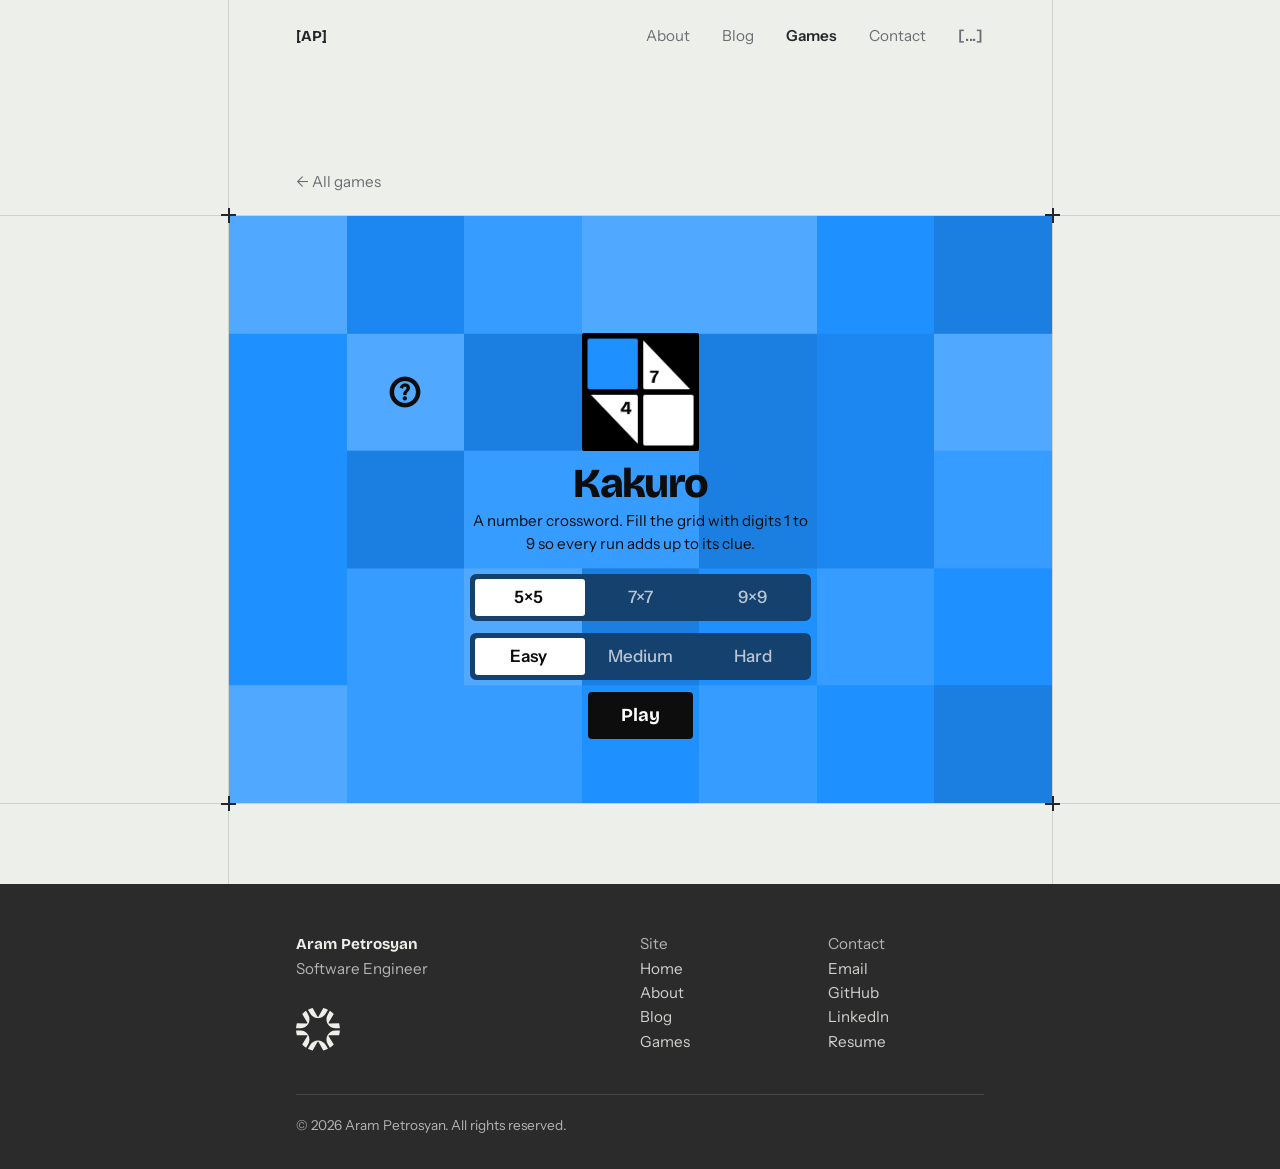
==== games/kakuro/index.html @ 9febee35 "Add start screens for Takuzu, Kakuro and Shikaku Each game page (games/<game>/index.html) shows a ca" ====
<!DOCTYPE html>
<html lang="en">
<head>
<meta charset="UTF-8">
<meta name="viewport" content="width=device-width, initial-scale=1, viewport-fit=cover">
<title>AP | Kakuro</title>
<meta name="description" content="Kakuro, a number crossword. Fill the grid with digits so every run adds up to its clue. Free to play in your browser.">
<link rel="icon" href="../../icons/favicon.svg" type="image/svg+xml">
<link rel="icon" href="../../icons/favicon-32.png" type="image/png" sizes="32x32">
<link rel="apple-touch-icon" href="../../icons/apple-touch-icon.png">
<link rel="preconnect" href="https://fonts.googleapis.com">
<link rel="preconnect" href="https://fonts.gstatic.com" crossorigin>
<link href="https://fonts.googleapis.com/css2?family=Bricolage+Grotesque:opsz,wght@12..96,500;12..96,700;12..96,800&family=Instrument+Sans:wght@400;500;600&display=swap" rel="stylesheet">
<!-- Google's Material Symbols at bold weight, only the two icons used -->
<link href="https://fonts.googleapis.com/css2?family=Material+Symbols+Outlined:opsz,wght,FILL,GRAD@24,700,0,0&icon_names=close,help&display=block" rel="stylesheet">
<link rel="stylesheet" href="../../styles.css">
<link rel="stylesheet" href="../../game.css">

<!-- Applies saved theme before paint, then builds the settings panel -->
<script src="../../settings.js"></script>

</head>

<body>

<!-- The two vertical rules of the drafting grid -->
<div class="page-rules" aria-hidden="true"></div>
<div class="wrap">

<!-- NAV: same on every page. Keep the copies in sync. -->
<nav aria-label="Main">
  <a class="home" href="../../index.html" data-hover-text="[Aram Petrosyan]">[AP]</a>
  <ul>
    <li><a href="../../about.html">About</a></li>
    <li><a href="../../blog.html">Blog</a></li>
    <li><a href="../../games.html" aria-current="page">Games</a></li>
    <li><a href="../../index.html#contact">Contact</a></li>
    <li><a href="#" id="settings-btn" class="no-scramble" aria-haspopup="dialog" aria-expanded="false">[...]</a></li>
  </ul>
</nav>

<!-- ============================================================
     START SCREEN
     The game's card: icon, name, options, Play, and How to play.
     Shared layout and behavior live in game.css and game.js; this
     page only holds what's specific to the game.
     ============================================================ -->
<main class="stage">
  <a class="back" href="../../games.html">&larr; All games</a>

  <div class="band">
  <span class="xmark left top" aria-hidden="true"></span>
  <span class="xmark right top" aria-hidden="true"></span>
  <div class="game-card kakuro">
    <canvas class="mosaic" aria-hidden="true"></canvas>
    <img class="logo" src="../../icons/kakuro.png" alt="">
    <div class="intro">
      <h1>Kakuro</h1>
      <p>A number crossword. Fill the grid with digits 1 to 9 so every run adds up to its clue.</p>
    </div>

    <form id="setup">
      <fieldset class="options size">
        <legend class="sr-only">Grid size</legend>
        <div class="choices">
          <input type="radio" name="size" id="size-5" value="5" checked><label for="size-5">5&times;5</label>
          <input type="radio" name="size" id="size-7" value="7"><label for="size-7">7&times;7</label>
          <input type="radio" name="size" id="size-9" value="9"><label for="size-9">9&times;9</label>
        </div>
      </fieldset>
      <fieldset class="options level">
        <legend class="sr-only">Difficulty</legend>
        <div class="choices">
          <input type="radio" name="level" id="level-easy" value="Easy" checked><label for="level-easy">Easy</label>
          <input type="radio" name="level" id="level-medium" value="Medium"><label for="level-medium">Medium</label>
          <input type="radio" name="level" id="level-hard" value="Hard"><label for="level-hard">Hard</label>
        </div>
      </fieldset>
      <button class="play" type="submit">Play</button>
    </form>

    <button class="icon-btn help-btn" type="button" aria-label="How to play" aria-expanded="false" aria-controls="help"><span class="material-symbols-outlined" aria-hidden="true">help</span></button>

    <div class="help" id="help" role="dialog" aria-labelledby="help-h" hidden>
      <canvas class="build" aria-hidden="true"></canvas>
      <button class="icon-btn close" type="button" aria-label="Close"><span class="material-symbols-outlined" aria-hidden="true">close</span></button>
      <h2 id="help-h">How to play</h2>
      <ol>
        <li>Fill every white cell with a digit from 1 to 9.</li>
        <li>Each clue is the sum of the run of cells to its right (across) or below it (down).</li>
        <li>A digit can only appear once in each run.</li>
      </ol>
    </div>
  </div>
  <span class="xmark left" aria-hidden="true"></span>
  <span class="xmark right" aria-hidden="true"></span>
  </div>
</main>

</div>

<!-- FOOTER: same on every page. Keep the copies on every page in sync.
     Links use this page's path back to the site root. -->
<footer class="site-footer">
  <div class="footer-inner">
    <div class="footer-cols">
      <div class="footer-id">
        <a class="footer-name" href="../../index.html">Aram Petrosyan</a>
        <p>Software Engineer</p>
        <span class="footer-logo" aria-hidden="true"></span>
      </div>
      <div>
        <p class="footer-h">Site</p>
        <ul>
          <li><a href="../../index.html">Home</a></li>
          <li><a href="../../about.html">About</a></li>
          <li><a href="../../blog.html">Blog</a></li>
          <li><a href="../../games.html">Games</a></li>
        </ul>
      </div>
      <div>
        <p class="footer-h">Contact</p>
        <ul>
          <li><a href="mailto:apetrosyan15@ucla.edu">Email</a></li>
          <li><a href="https://github.com/aarampetrosyann">GitHub</a></li>
          <li><a href="https://linkedin.com/in/a-petrosyan">LinkedIn</a></li>
          <li><a href="../../files/aram-petrosyan-resume.pdf">Resume</a></li>
        </ul>
      </div>
    </div>
    <p class="footer-copy">&copy; <span class="yr">2026</span> Aram Petrosyan. All rights reserved.</p>
  </div>
</footer>


<!-- Start screen: grid, mosaic, How to play -->
<script src="../../game.js"></script>

<!-- Hover scramble effect on the nav links -->
<script src="../../scramble.js"></script>
<script src="../../navpanel.js"></script>
<script src="../../marks.js"></script>
<script src="../../footer.js"></script>
</body>
</html>
---- styles.css ----
/* ============================================================
   1. DESIGN TOKENS
   Change a color or font here and it updates everywhere.
   Two palettes. Which one is used comes from the Theme setting
   in the nav panel, which defaults to light and is remembered
   per visitor. settings.js writes data-theme on <html>.
   ============================================================ */
:root {
  --paper:       #0D0D0D;  /* page background, neutral near-black */
  --ink:         #ECECEC;  /* main text, neutral off-white */
  --muted:       #9A9A9A;  /* secondary text: companies, stacks */
  --line:        #2C2C2C;  /* dividers and the timeline rail */
  --accent:      #1E90FF;  /* links and timeline dots, dodger blue */
  --accent-soft: #10243C;  /* code block background */
  --alert:       #D8293F;  /* the 404 number, cardinal red */
  --surface:     #C8C8C8;  /* nav hover panel, a neutral light gray */

  /* Game tiles on games.html. Each game has a box color and a
     text color picked for contrast on it. Same in both themes. */
  --game-takuzu:      #68CAFF;  /* light sky blue */
  --game-takuzu-ink:  #0D0D0D;
  --game-kakuro:      #1E90FF;  /* dodger blue */
  --game-kakuro-ink:  #0D0D0D;
  --game-shikaku:     #C41E3A;  /* cardinal red */
  --game-shikaku-ink: #0D0D0D;
  --game-button-ink:  #FFFFFF;  /* text on the dark game buttons and sliders */

  --display: "Bricolage Grotesque", "Helvetica Neue", Arial, sans-serif;
  --body:    "Instrument Sans", system-ui, -apple-system, "Segoe UI", sans-serif;

  --measure: 46rem;        /* max width of the whole page */
  --gutter: 2.75rem;       /* breathing room between text and the rules */
  --edge: min(calc(var(--measure) / 2 + var(--gutter)), calc(50vw - 1px)); /* x of the vertical rules */

  color-scheme: dark;      /* makes scrollbars and form fields match */

  box-sizing: border-box;
  padding-top: env(safe-area-inset-top, 0px);
  padding-bottom: env(safe-area-inset-bottom, 0px);
}

/* Light theme. Applied when the settings panel sets
   data-theme="light" on <html>. Dark is the default. */
:root[data-theme="light"] {
  --paper:       #EDEFEA;
  --ink:         #24262B;
  --muted:       #6A6E73;
  --line:        #CFD2CA;
  --accent:      #1565C0;
  --accent-soft: #D8E8FA;
  --alert:       #B31E36;
  --surface:     #2B2B2B;  /* nav hover panel, a neutral dark gray */
  color-scheme: light;
}

/* ============================================================
   2. BASE
   ============================================================ */
*, *::before, *::after { box-sizing: inherit; }

html {
  scroll-behavior: smooth;
  scroll-padding-top: env(safe-area-inset-top, 0px);
}
@media (prefers-reduced-motion: reduce) {
  html { scroll-behavior: auto; }
}

body {
  margin: 0;
  background: var(--paper);
  color: var(--ink);
  font-family: var(--body);
  font-size: 1.0625rem;
  line-height: 1.6;
  -webkit-font-smoothing: antialiased;
}

a {
  color: var(--accent);
  text-underline-offset: 3px;
  text-decoration-thickness: 1px;
}
a:hover { text-decoration-thickness: 2px; }

:focus-visible {
  outline: 2px solid var(--accent);
  outline-offset: 3px;
  border-radius: 2px;
}

.wrap {
  position: relative;      /* the nav hover panel positions against this */
  max-width: var(--measure);
  margin: 0 auto;
  padding: 0 1.5rem;
}

/* Every section gets the same rhythm and divider. */
section {
  position: relative;
  padding: 3.5rem 0;
}

h2 {
  font-family: var(--display);
  font-weight: 700;
  font-size: 1.75rem;
  letter-spacing: -0.02em;
  margin: 0 0 1.75rem;
}

h3 {
  font-family: var(--display);
  font-weight: 700;
  font-size: 1.2rem;
  letter-spacing: -0.01em;
  margin: 0;
}

/* ============================================================
   3. NAV  (block 1)
   ============================================================ */
nav {
  display: flex;
  flex-wrap: wrap;
  justify-content: space-between;
  align-items: center;
  gap: 0.5rem 1.5rem;
  padding: 1.5rem 0;
  font-size: 0.95rem;
}
nav .home {
  font-family: var(--display);
  font-weight: 700;
  color: var(--ink);
  text-decoration: none;
}
nav ul {
  list-style: none;
  display: flex;
  flex-wrap: wrap;
  gap: 2rem;              /* breathing room for the hover scramble */
  margin: 0;
  padding: 0;
}
nav ul li { white-space: nowrap; }
nav ul [aria-current="page"] { color: var(--ink); font-weight: 600; }
nav ul a { color: var(--muted); text-decoration: none; }
nav ul a:hover { color: var(--ink); }
nav a { transition: color 0.2s ease; }

/* While the hover panel is down, the header sits on the bright panel
   surface, so its text takes the page background color instead. */
body.nav-open nav .home,
body.nav-open nav ul a,
body.nav-open nav ul a:hover,
body.nav-open nav ul [aria-current="page"] { color: var(--paper); }

/* ============================================================
   4. HERO  (block 2)
   The one loud moment on the page. Keep everything else quiet.
   ============================================================ */
.hero {
  position: relative;
  /* Generous top padding so the nav panel slides over empty space
     rather than across the name. */
  padding: 8rem 0 3.5rem;
}
.hero h1 {
  font-family: var(--display);
  font-weight: 800;
  font-size: clamp(4.5rem, 18vw, 9.5rem); /* scales with screen width */
  line-height: 0.85;
  letter-spacing: -0.045em;
  margin: 0 0 2rem -0.04em;
}
.hero p {
  font-size: 1.3rem;
  line-height: 1.5;
  max-width: 34rem;
  margin: 0 0 1.5rem;
}

/* ============================================================
   5. ABOUT  (block 3)
   ============================================================ */
.about p { margin: 0 0 1rem; max-width: 38rem; }

/* ============================================================
   6. EXPERIENCE  (block 4)
   A vertical rail, since a career actually is a sequence.
   ============================================================ */
.timeline {
  list-style: none;
  margin: 0;
  padding: 0 0 0 1.25rem;
  border-left: 2px solid var(--line);
}
.timeline li { position: relative; padding-bottom: 1.75rem; }
.timeline li:last-child { padding-bottom: 0; }
.timeline li::before {           /* the dot on the rail */
  content: "";
  position: absolute;
  left: calc(-1.25rem - 6px);
  top: 0.45rem;
  width: 10px;
  height: 10px;
  border-radius: 50%;
  background: var(--paper);
  border: 2px solid var(--accent);
}
.timeline p { margin: 0; }
.org { color: var(--muted); margin: 0.1rem 0 0.35rem; }

/* ============================================================
   7. PROJECTS  (block 5)
   Plain rows separated by rules, not boxed cards.
   ============================================================ */
.projects { list-style: none; margin: 0; padding: 0; }
.projects li {
  display: grid;
  grid-template-columns: 1fr auto;  /* title left, links right */
  gap: 0.25rem 1.5rem;
  padding: 1.25rem 0;
  border-top: 1px solid var(--line);
}
.projects li:first-child { border-top: 0; padding-top: 0; }
.projects p {
  grid-column: 1 / -1;
  margin: 0.3rem 0 0;
  max-width: 38rem;
}
.projects .links { font-size: 0.95rem; white-space: nowrap; }
/* Code and Demo links sit quietly in the row's own text color, and
   only pick up the accent and a heavier underline on hover. */
.projects .links a {
  color: var(--ink);
  text-decoration-color: currentColor;
}
.projects .links a:hover {
  color: var(--accent);
  text-decoration-thickness: 2px;
}
.stack {
  grid-column: 1 / -1;
  margin-top: 0.4rem;
  color: var(--muted);
  font-size: 0.9rem;
}

/* ============================================================
   8. EDUCATION  (block 6)
   ============================================================ */
.edu { display: grid; gap: 1.25rem; }
.edu p { margin: 0.1rem 0 0; color: var(--muted); }

/* ============================================================
   9. CONTACT  (block 7)
   ============================================================ */
.contact p { margin: 0 0 1.25rem; max-width: 34rem; }
.contact ul {
  list-style: none;
  margin: 0;
  padding: 0;
  display: flex;
  flex-wrap: wrap;
  gap: 0.75rem;
}
.contact ul a {
  display: inline-block;
  padding: 0.55rem 1rem;
  border: 1.5px solid var(--ink);
  border-radius: 999px;
  color: var(--ink);
  text-decoration: none;
  font-weight: 500;
}
.contact ul a:hover { background: var(--ink); color: var(--paper); }

/* ============================================================
   10. FOOTER  (every page)
   A full-width band below the content, in the same color as the
   nav hover panel: dark gray in light mode, light gray in dark.
   It sits outside .wrap so it can run edge to edge.
   ============================================================ */
.site-footer {
  margin-top: 5rem;
  background: var(--surface);
  color: var(--paper);
  font-size: 0.95rem;
  line-height: 1.6;
}
.footer-inner {
  max-width: var(--measure);
  margin: 0 auto;
  padding: 3rem 1.5rem 2rem;
}
.footer-cols {
  display: grid;
  grid-template-columns: 2fr 1fr 1fr;
  gap: 2rem;
}
.footer-cols p { margin: 0; }
.footer-cols ul { list-style: none; margin: 0; padding: 0; }
.footer-name {
  font-family: var(--display);
  font-weight: 700;
  text-decoration: none;
}
.footer-id p,
.footer-h { opacity: 0.7; }
/* Name on top, logo at the bottom of the column, so the logo's
   bottom edge lines up with the last links (Games, Resume). */
.footer-id {
  display: flex;
  flex-direction: column;
  align-items: flex-start;
}
.footer-id p { margin-bottom: 1rem; }  /* minimum gap above the logo */
/* The logo is a mask over a block of the footer text color, so the
   one black SVG turns light or dark to match the theme. The path is
   relative to this stylesheet, so it works from every page. */
.footer-logo {
  display: block;
  margin-top: auto;        /* pushes it to the bottom of the column */
  margin-bottom: 0.2rem;   /* sits on the text, not the line's descender space */
  width: 2.75rem;
  aspect-ratio: 100 / 98;
  background: var(--paper);
  -webkit-mask: url("icons/logo.svg") no-repeat center / contain;
  mask: url("icons/logo.svg") no-repeat center / contain;
}
.site-footer a { color: var(--paper); }
.footer-cols ul a { text-decoration: none; opacity: 0.85; }
.footer-cols ul a:hover { opacity: 1; text-decoration: underline; }
.footer-copy {
  margin: 2.5rem 0 0;
  padding-top: 1.25rem;
  border-top: 1px solid color-mix(in srgb, var(--paper) 20%, transparent);
  font-size: 0.85rem;
  opacity: 0.7;
}

@media (max-width: 560px) {
  .footer-cols { grid-template-columns: 1fr 1fr; }
  .footer-id { grid-column: 1 / -1; }
}

/* ============================================================
   11. SMALL SCREENS
   Everything above is mobile-safe already; these are tweaks.
   ============================================================ */
@media (max-width: 560px) {
  nav ul { gap: 1.1rem; font-size: 0.9rem; }
  .hero { padding-top: 5rem; }
  .hero p { font-size: 1.15rem; }
  .projects li { grid-template-columns: 1fr; }
}

/* ============================================================
   12. SUBPAGE HEADER  (games.html, blog.html)
   Smaller than the home hero so the home page stays the loudest.
   ============================================================ */
.page-head {
  position: relative;
  padding: 6rem 0 2.5rem;   /* clears the nav panel, same as the hero */
}
.page-head h1 {
  font-family: var(--display);
  font-weight: 800;
  font-size: clamp(2.75rem, 9vw, 4.5rem);
  line-height: 0.95;
  letter-spacing: -0.035em;
  margin: 0 0 1rem -0.03em;
}
.page-head p {
  font-size: 1.15rem;
  max-width: 34rem;
  margin: 0;
}

.note { color: var(--muted); margin: 0; }

/* ============================================================
   14. POST LIST  (blog.html)
   ============================================================ */
.posts { list-style: none; margin: 0; padding: 0; }
.posts li {
  padding: 1.5rem 0;
  border-top: 1px solid var(--line);
}
.posts li:first-child { border-top: 0; padding-top: 0; }
.posts h3 { margin: 0.2rem 0 0; font-size: 1.35rem; }
.posts h3 a { color: var(--ink); text-decoration: none; }
.posts h3 a:hover { color: var(--accent); }
.posts p { margin: 0.4rem 0 0; max-width: 36rem; }

.date {
  color: var(--muted);
  font-size: 0.9rem;
  margin: 0;
}

/* ============================================================
   15. POST PAGE  (posts/*.html)
   Longer line-height and tighter measure for reading.
   ============================================================ */
.post {
  padding: 3rem 0 2rem;
  max-width: 34rem;
}
.post h1 {
  font-family: var(--display);
  font-weight: 800;
  font-size: clamp(2.25rem, 7vw, 3.25rem);
  line-height: 1.05;
  letter-spacing: -0.03em;
  margin: 0.5rem 0 2rem;
}
.post h2 {
  font-size: 1.4rem;
  margin: 2.5rem 0 0.75rem;
}
.post p { margin: 0 0 1.25rem; line-height: 1.7; }

.post blockquote {
  margin: 1.75rem 0;
  padding-left: 1.25rem;
  border-left: 3px solid var(--accent);
  color: var(--muted);
}
.post blockquote p { margin: 0; }

.post pre {
  background: var(--accent-soft);
  padding: 1rem 1.25rem;
  border-radius: 8px;
  overflow-x: auto;      /* long lines scroll inside the box */
  font-size: 0.9rem;
  line-height: 1.5;
}
.post code { font-family: ui-monospace, "SF Mono", Menlo, Consolas, monospace; }

/* ============================================================
   16. 404 PAGE  (404.html)
   Centered in the viewport, one big pistachio number.
   ============================================================ */
.notfound {
  min-height: 60vh;
  display: flex;
  flex-direction: column;
  justify-content: center;
  padding: 4rem 0;
  border-bottom: 0;
}
.notfound .code {
  font-family: var(--display);
  font-weight: 800;
  font-size: clamp(5rem, 20vw, 11rem);
  line-height: 0.8;
  letter-spacing: -0.05em;
  color: var(--alert);
  margin: 0 0 1.5rem -0.04em;
}
.notfound h1 {
  font-family: var(--display);
  font-weight: 700;
  font-size: clamp(1.75rem, 5vw, 2.5rem);
  letter-spacing: -0.02em;
  margin: 0 0 0.75rem;
}
.notfound > p {
  color: var(--muted);
  max-width: 30rem;
  margin: 0 0 2rem;
}
/* ============================================================
   17. SETTINGS PANEL  (the [...] tab in the nav)
   ============================================================ */
#settings-btn {
  letter-spacing: 0.05em;
  font-weight: 600;
}
#settings-btn[aria-expanded="true"] { color: var(--ink); }

.settings-panel {
  position: fixed;
  top: calc(4.25rem + env(safe-area-inset-top, 0px));
  right: 1.5rem;
  z-index: 20;
  width: 13rem;
  padding: 1rem;
  background: var(--paper);
  border: 1px solid var(--line);
  border-radius: 10px;
  box-shadow: 0 12px 32px rgba(0, 0, 0, 0.45);
}
.settings-row-label {
  margin: 0 0 0.45rem;
  color: var(--muted);
  font-size: 0.8rem;
  text-transform: uppercase;
  letter-spacing: 0.08em;
}
.settings-row-label + .settings-seg { margin-bottom: 1rem; }
.settings-seg:last-child { margin-bottom: 0; }

.settings-seg {
  display: flex;
  border: 1px solid var(--line);
  border-radius: 999px;
  overflow: hidden;
}
.settings-seg button {
  flex: 1;
  font: inherit;
  font-size: 0.9rem;
  padding: 0.4rem 0;
  background: none;
  border: 0;
  color: var(--muted);
  cursor: pointer;
}
.settings-seg button:hover { color: var(--ink); }
.settings-seg button[aria-pressed="true"] {
  background: var(--accent);
  color: var(--paper);
  font-weight: 600;
}

@media (max-width: 560px) {
  .settings-panel { right: 1rem; left: 1rem; width: auto; }
}

/* ============================================================
   18. NAV HOVER PANEL  (built by navpanel.js)
   Pinned to the very top of the screen and full width, it slides
   down behind the header on tab hover. The header sits above it,
   so the nav stays readable over the panel background.
   ============================================================ */
nav {
  position: relative;
  z-index: 12;             /* keeps the header above the panel */
}

.navpanel {
  position: fixed;
  top: 0;
  left: 0;
  right: 0;
  width: 100%;
  z-index: 10;
  background: var(--surface);
  overflow: hidden;        /* clips the content while closed */
  max-height: 0;
  pointer-events: none;
  /* max-height is set in px by navpanel.js, measured from the real
     content, so the animation time matches the visible movement. */
  transition: max-height 0.55s cubic-bezier(0.32, 0.12, 0.2, 1);
}
.navpanel.open {
  pointer-events: auto;
}

.navpanel-inner {
  position: relative;      /* the settings block positions against this */
  max-width: var(--measure);
  margin: 0 auto;
  /* padding-top is set by navpanel.js to clear the header */
  padding: 0 1.5rem 1.4rem;
  /* One shared line height for everything in the panel, and no
     gaps between rows, so each line of the description sits level
     with the matching row in the columns beside it. */
  font-size: 0.95rem;
  line-height: 1.6;
  transform: translateY(-0.5rem);
  opacity: 0;
  transition: transform 0.52s cubic-bezier(0.22, 0.61, 0.25, 1), opacity 0.4s ease;
}
.navpanel.open .navpanel-inner {
  transform: translateY(0);
  opacity: 1;
}

/* Crossfade when moving between tabs while the panel is open.
   navpanel.js adds .swapping, waits for the fade out, swaps the
   text, then removes it so the new text fades back in. */
.navpanel-inner > * {
  transition: opacity 0.22s ease, transform 0.22s ease;
}
.navpanel-inner.swapping > * {
  opacity: 0;
  transform: translateY(-2px);
  transition-duration: 0.16s;
}
@media (prefers-reduced-motion: reduce) {
  .navpanel-inner > * { transition: none; }
  .navpanel-inner.swapping > * { transform: none; }
}

.navpanel-title {
  font-family: var(--display);
  font-weight: 700;
  font-size: 0.95rem;      /* same size as [AP] in the corner */
  color: var(--paper);     /* page background color, on the bright panel */
  margin: 0;
}
.navpanel-desc {
  margin: 0;
  color: var(--paper);
  opacity: 0.88;
  /* max-width is set by navpanel.js so the line stops short of the
     first tab. This value only applies before that runs. */
  max-width: 22rem;
}

@media (max-width: 560px) {
  .navpanel-inner { padding-bottom: 1.2rem; }
}

/* ============================================================
   19. SETTINGS INSIDE THE NAV PANEL
   Rows are placed by navpanel.js so the first one lines up
   under the first tab, with its choices lined up under Blog.
   ============================================================ */
.navpanel-settings {
  position: absolute;
  display: grid;
  color: var(--paper);
}
/* Needed because display: grid above overrides the browser's own
   rule for the hidden attribute, which is what kept the settings
   rows showing on every tab instead of only under [...]. */
.navpanel-settings[hidden] { display: none; }
.navset-row { display: flex; align-items: baseline; gap: 1rem; }
.navset-label { flex: 0 0 var(--navset-label, auto); opacity: 0.7; }
.navset-opts { display: flex; align-items: baseline; gap: 0.4rem; }
.navset-opts button {
  font: inherit;
  background: none;
  border: 0;
  padding: 0;
  color: var(--paper);
  opacity: 0.5;
  cursor: pointer;
}
.navset-opts button:hover { opacity: 0.85; }
.navset-opts button[aria-pressed="true"] {
  opacity: 1;
  font-weight: 700;
}
.navset-sep { opacity: 0.35; }

/* Link column under the first tab, e.g. the game list on Games
   or the section list on About.
   Placed by navpanel.js the same way as the settings rows. */
.navpanel-links {
  position: absolute;
  display: grid;
  margin: 0;
  padding: 0;
  list-style: none;
}
.navpanel-links[hidden] { display: none; }
.navpanel-links a {
  color: var(--paper);
  opacity: 0.7;
  text-decoration: none;
}
.navpanel-links a:hover { opacity: 1; }

/* ============================================================
   20. PAGE BLUR BEHIND THE PANEL
   Sits below the panel and the header, so both stay sharp.
   ============================================================ */
.navblur {
  position: fixed;
  inset: 0;
  z-index: 9;
  pointer-events: none;
  opacity: 0;
  backdrop-filter: blur(4px);
  -webkit-backdrop-filter: blur(4px);
  background: color-mix(in srgb, var(--paper) 35%, transparent);
  transition: opacity 0.5s cubic-bezier(0.32, 0.12, 0.2, 1);
}
.navblur.on { opacity: 1; }

@media (max-width: 560px) {
  .navpanel-settings,
  .navpanel-links {
    position: static;
    margin-top: 1rem;
  }
}

/* ============================================================
   21. DRAFTING GRID
   Horizontal dividers run the full width of the window, two
   vertical rules run the full height at the content edges, and
   a bold + sits at every crossing.

   The divider is a pseudo-element, not a background, because a
   background is clipped to its element and would stop at the
   content column. The + marks are added by marks.js.
   ============================================================ */
.hero::after,
.page-head::after,
section::after {
  content: "";
  position: absolute;
  bottom: 0;
  left: 50%;
  transform: translateX(-50%);
  width: 100vw;
  height: 1px;
  background: var(--line);
}

/* The last section on a page closes nothing off, so no line there. */
section:last-of-type::after { content: none; }

.xmark {
  /* A drawn cross rather than a + character. Its two bars are
     centered on the exact hairline positions, so the lines run
     inside the bars instead of across the glyph. Font metrics
     never enter into it, and nothing needs masking. */
  position: absolute;
  bottom: 0;
  width: 15px;
  height: 15px;
  /* the half pixels center it on the 1px lines, not beside them */
  transform: translate(calc(-50% + 0.5px), calc(50% - 0.5px));
  /* ::after is generated as the element's last child, so the divider
     line paints after these spans. Lifting them one layer puts the
     cross on top, where it hides the hairline instead of being cut
     by it. */
  z-index: 1;
  pointer-events: none;
}
.xmark::before,
.xmark::after {
  content: "";
  position: absolute;
  background: var(--ink);
}
.xmark::before {          /* vertical bar */
  top: 0;
  bottom: 0;
  left: 50%;
  width: 2px;
  transform: translateX(-50%);
}
.xmark::after {           /* horizontal bar */
  left: 0;
  right: 0;
  top: 50%;
  height: 2px;
  transform: translateY(-50%);
}
.xmark.left  { left: calc(50% - var(--edge)); }
.xmark.right { left: calc(50% + var(--edge)); }

.page-rules {
  position: fixed;
  inset: 0;
  z-index: -1;                        /* behind the content, above the page background */
  pointer-events: none;
}
.page-rules::before,
.page-rules::after {
  content: "";
  position: absolute;
  top: 0;
  bottom: 0;
  width: 1px;
  background: var(--line);
}
.page-rules::before { left: calc(50% - var(--edge)); }
.page-rules::after  { left: calc(50% + var(--edge)); }

/* Below the content column width the rules would sit on the very
   edge of the screen, so they are dropped along with the marks. */
@media (max-width: 52rem) {
  .page-rules { display: none; }
  .xmark { display: none; }
}
---- game.css ----
/* ============================================================
   GAME.CSS
   The start screen shared by every game page (games/<game>/index.html).
   Only those pages load this file. Each card names its game with a
   class, which picks that game's color tokens from styles.css; the
   rest of this file only uses --game and --game-ink.

   The card is a grid of squares: game.js sizes them and draws the
   mosaic, and everything below is placed in whole squares.
   ============================================================ */

/* Per-game colors. To add a game, add its tokens to section 1 of
   styles.css and one line here. */
.game-card.takuzu  { --game: var(--game-takuzu);  --game-ink: var(--game-takuzu-ink); }
.game-card.kakuro  { --game: var(--game-kakuro);  --game-ink: var(--game-kakuro-ink); }
.game-card.shikaku { --game: var(--game-shikaku); --game-ink: var(--game-shikaku-ink); }

.stage { padding: 6rem 0 0; }
.back {
  display: inline-block;
  margin-bottom: 1.25rem;
  font-size: 0.95rem;
  color: var(--muted);
  text-decoration: none;
}
.back:hover { color: var(--ink); }

.band { position: relative; padding: 1px 0; }
.band::before,
.band::after {
  content: "";
  position: absolute;
  left: 50%;
  transform: translateX(-50%);
  width: 100vw;
  height: 1px;
  background: var(--line);
}
.band::before { top: 0; }
.band::after  { bottom: 0; }
.band .xmark.top {
  top: 0;
  bottom: auto;
  transform: translate(calc(-50% + 0.5px), calc(-50% + 0.5px));
}

/* The card is a grid of the same squares as the mosaic. The script
   sets --cell (square size), --cols (always even, so centered items
   spanning an even number of squares land on square edges) and
   --rows. Everything inside is placed in whole squares. */
.game-card {
  --cell: 58px;
  --u: 58px;                        /* one mosaic square */
  --cols: 14;
  --rows: 10;
  --inset: 6px;                     /* gap between a button and its squares */
  position: relative;
  isolation: isolate;
  margin-left: calc(50% - var(--edge) + 1px);
  width: calc(2 * var(--edge) - 1px);
  display: grid;
  grid-template-columns: repeat(var(--cols), var(--cell));
  grid-template-rows: repeat(var(--rows), var(--cell));
  background: var(--game);
  color: var(--game-ink);
  text-align: center;
}
.game-card > * { grid-column: 1 / -1; justify-self: center; align-self: center; margin: 0; }
.game-card :focus-visible { outline-color: var(--game-ink); }
.mosaic {
  position: absolute;
  inset: 0;
  z-index: -1;
  width: 100%;
  height: 100%;
}

/* Logo: exactly one big square (2 x 2 small ones). */
.logo {
  grid-row: 3 / span 2;
  width: calc(var(--cell) * 2);
  height: calc(var(--cell) * 2);
}
/* Title and description share one row of big squares, at the same
   width as the sliders so the text lines up with them. */
.intro {
  grid-row: 5 / span 2;
  width: calc(var(--cell) * 6);
  padding: 0 var(--inset);
  display: flex;
  flex-direction: column;
  justify-content: center;
}
.intro h1 {
  margin: 0 0 0.35rem;
  font-family: var(--display);
  font-weight: 800;
  font-size: calc(var(--cell) * 0.7);
  line-height: 1;
  letter-spacing: -0.04em;
}
.intro p { margin: 0; font-size: 0.95rem; line-height: 1.5; }

/* Legends stay for screen readers; the choices explain themselves. */
.sr-only {
  position: absolute;
  width: 1px;
  height: 1px;
  overflow: hidden;
  clip: rect(0 0 0 0);
  white-space: nowrap;
}
.game-card form { display: contents; }
.options { border: 0; padding: 0; margin: 0; grid-column: 1 / -1; justify-self: center; }
.options.size  { grid-row: 7; }
.options.level { grid-row: 8; }
/* Each option row is a slider: a dark track (a deep shade of the
   game's color) covering 6 squares, inset slightly, split into
   three equal choices, with a white thumb that slides behind
   whichever one is picked. */
.choices {
  --track-border: 2.5px;
  --thumb-gap: 3px;
  position: relative;
  display: flex;
  width: calc(var(--cell) * 6 - var(--inset) * 2);
  height: calc(var(--cell) - var(--inset) * 2);
  margin: var(--inset);
  /* A dark shade of the game's color: 60% of the way to its ink.
     Play stays solid ink so it remains the strongest element. */
  --track: color-mix(in srgb, var(--game), var(--game-ink) 60%);
  border: var(--track-border) solid var(--track);
  border-radius: 6px;
  background: var(--track);
  color: var(--game-button-ink);
}
.choices input { position: absolute; opacity: 0; pointer-events: none; }
.choices::before {               /* the thumb */
  content: "";
  position: absolute;
  top: var(--thumb-gap);
  bottom: var(--thumb-gap);
  left: var(--thumb-gap);
  width: calc((100% - var(--thumb-gap) * 2) / 3);
  border-radius: 3px;
  background: var(--game-button-ink);
  transition: transform 0.28s cubic-bezier(0.32, 0.12, 0.2, 1);
}
.choices:has(input:nth-of-type(2):checked)::before { transform: translateX(100%); }
.choices:has(input:nth-of-type(3):checked)::before { transform: translateX(200%); }
.choices label {
  position: relative;            /* above the thumb */
  flex: 1;
  display: grid;
  place-items: center;
  cursor: pointer;
  font-weight: 500;
  opacity: 0.7;
  transition: opacity 0.28s ease, color 0.28s ease;
}
.choices label:hover { opacity: 1; }
.choices input:checked + label { opacity: 1; font-weight: 600; color: var(--game-ink); }
.choices:has(input:focus-visible) { outline: 2px solid var(--game-ink); outline-offset: 3px; }
@media (prefers-reduced-motion: reduce) {
  .choices::before, .choices label { transition: none; }
}

/* Play covers 2 squares. */
.play {
  grid-row: 9;
  grid-column: 1 / -1;
  justify-self: center;
  align-self: center;
  width: calc(var(--cell) * 2 - var(--inset) * 2);
  height: calc(var(--cell) - var(--inset) * 2);
  border: 0;
  border-radius: 4px;
  background: var(--game-ink);
  color: var(--game-button-ink);
  font-family: var(--display);
  font-weight: 700;
  font-size: 1.15rem;
  cursor: pointer;
}
.play:hover { opacity: 0.88; }

/* Square icon buttons: one square each, inset like the others.
   The help icon sits in row 2, column 2; the window's close icon
   lands on the same square, so one spot opens and closes it. */
.icon-btn {
  width: calc(var(--cell) - var(--inset) * 2);
  height: calc(var(--cell) - var(--inset) * 2);
  display: grid;
  place-items: center;
  padding: 0;
  border: 0;
  border-radius: 4px;
  background: none;
  color: var(--game-ink);
  cursor: pointer;
}
.icon-btn:hover { opacity: 0.7; }
/* Material Symbols "help" and "close" from Google Fonts at weight
   700. A whole-pixel size keeps the glyph edges sharp. */
.icon-btn .material-symbols-outlined {
  font-family: "Material Symbols Outlined";
  font-size: 34px;
  line-height: 1;
  font-weight: normal;
  font-style: normal;
  letter-spacing: normal;
  text-transform: none;
  white-space: nowrap;
  font-variation-settings: "wght" 700, "opsz" 24;
  -webkit-font-smoothing: antialiased;
}
.game-card > .help-btn {
  grid-row: 2;
  grid-column: 2;
  justify-self: center;
}
/* With big squares, the help icon sits in big square (2, 2). */
.game-card.big > .help-btn {
  grid-row: 3 / span 2;
  grid-column: 3 / span 2;
}

/* How to play window: covers every square but the outer ring.
   --u is one mosaic square: one small square, or one big one. */
.game-card.big > .help { grid-row: 3 / -3; grid-column: 3 / -3; }
.game-card > .help {
  grid-row: 2 / -2;
  grid-column: 2 / -2;
  justify-self: stretch;
  align-self: stretch;
  z-index: 1;
  position: relative;
  overflow: auto;
  padding: var(--u) calc(var(--u) * 0.5) calc(var(--u) * 0.2);
  isolation: isolate;               /* keeps the build canvas under the text */
  background: var(--game-button-ink);
  color: var(--game-ink);
  text-align: left;
}
.game-card > .help[hidden] { display: none; }

/* Opening: squares in five shades of white pop in, then settle to
   solid white (drawn on .build by the script), and the content fades
   in. While that runs the window itself is see-through. */
.help .build {
  position: absolute;
  inset: 0;
  z-index: -1;
  width: 100%;
  height: 100%;
  pointer-events: none;
}
.help.building { background: transparent; }
.help > :not(.build) { transition: opacity 0.25s ease; }
.help.building > :not(.build) { opacity: 0; }

/* The close icon is centered in the window's first square, so it
   lands on the same spot as the help icon. */
.help .close {
  position: absolute;
  top: calc((var(--u) - var(--cell)) / 2 + var(--inset));
  left: calc((var(--u) - var(--cell)) / 2 + var(--inset));
}
.help h2 {
  position: absolute;
  top: 0;
  left: var(--u);
  right: var(--u);
  height: var(--u);
  display: grid;
  place-items: center;
  margin: 0;
  font-size: 1.35rem;
}
.help ol { margin: 0; padding-left: 1.5rem; max-width: 32rem; }
.help li { margin-bottom: 0.5rem; }
.help li::marker { font-family: var(--display); font-weight: 700; }

@media (max-width: 52rem) {
  .game-card { margin-left: calc(50% - 50vw); width: 100vw; }
}
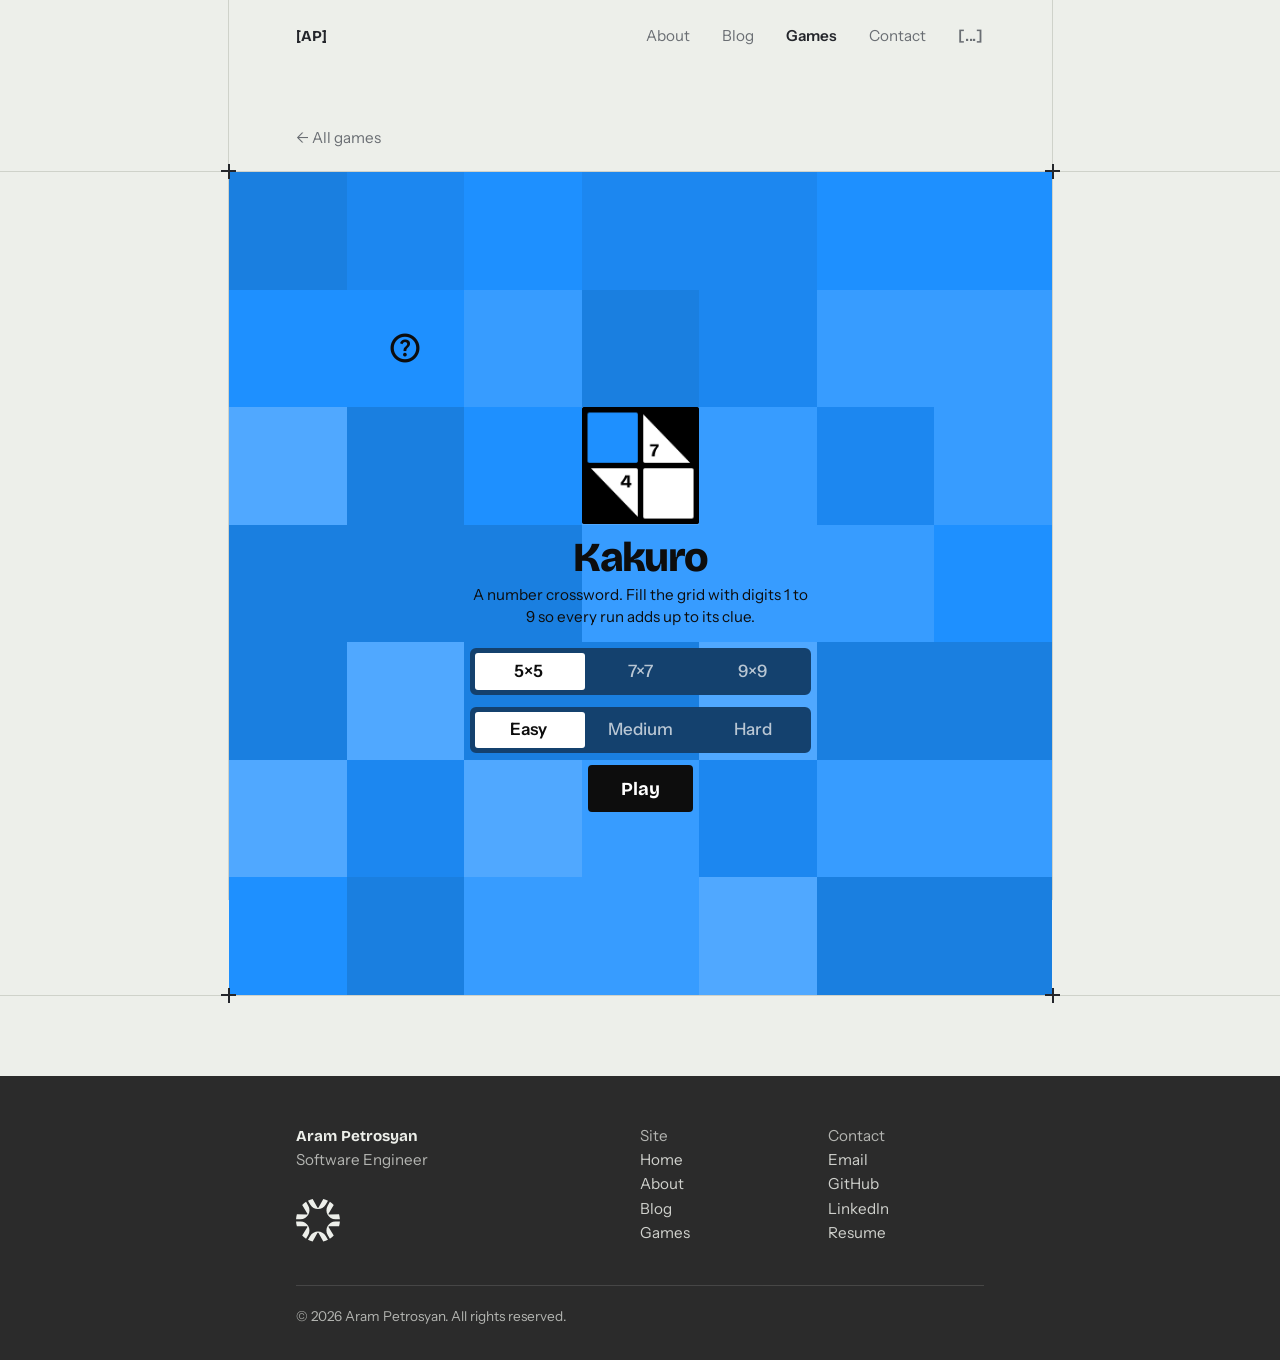
==== commit be7661f3: "Use medium weight for the game page icons The help and close icons on every game page now load Mater" ====
--- a/games/kakuro/index.html
+++ b/games/kakuro/index.html
@@ -12,7 +12,7 @@
 <link rel="preconnect" href="https://fonts.gstatic.com" crossorigin>
 <link href="https://fonts.googleapis.com/css2?family=Bricolage+Grotesque:opsz,wght@12..96,500;12..96,700;12..96,800&family=Instrument+Sans:wght@400;500;600&display=swap" rel="stylesheet">
 <!-- Google's Material Symbols at bold weight, only the two icons used -->
-<link href="https://fonts.googleapis.com/css2?family=Material+Symbols+Outlined:opsz,wght,FILL,GRAD@24,700,0,0&icon_names=close,help&display=block" rel="stylesheet">
+<link href="https://fonts.googleapis.com/css2?family=Material+Symbols+Outlined:opsz,wght,FILL,GRAD@24,500,0,0&icon_names=close,help&display=block" rel="stylesheet">
 <link rel="stylesheet" href="../../styles.css">
 <link rel="stylesheet" href="../../game.css">
 
--- a/styles.css
+++ b/styles.css
@@ -24,6 +24,7 @@
   --game-shikaku:     #C41E3A;  /* cardinal red */
   --game-shikaku-ink: #0D0D0D;
   --game-button-ink:  #FFFFFF;  /* text on the dark game buttons and sliders */
+  --game-hint:        #F2B705;  /* golden yellow: numbers revealed by a hint */
 
   --display: "Bricolage Grotesque", "Helvetica Neue", Arial, sans-serif;
   --body:    "Instrument Sans", system-ui, -apple-system, "Segoe UI", sans-serif;
--- a/game.css
+++ b/game.css
@@ -15,7 +15,8 @@
 .game-card.kakuro  { --game: var(--game-kakuro);  --game-ink: var(--game-kakuro-ink); }
 .game-card.shikaku { --game: var(--game-shikaku); --game-ink: var(--game-shikaku-ink); }
 
-.stage { padding: 6rem 0 0; }
+/* Just enough room above the card for the open nav panel. */
+.stage { padding: 3.25rem 0 0; }
 .back {
   display: inline-block;
   margin-bottom: 1.25rem;
@@ -200,8 +201,9 @@
   cursor: pointer;
 }
 .icon-btn:hover { opacity: 0.7; }
-/* Material Symbols "help" and "close" from Google Fonts at weight
-   700. A whole-pixel size keeps the glyph edges sharp. */
+/* Material Symbols "help" and "close" from Google Fonts at medium
+   weight (500), matching the weight of the text around them. A
+   whole-pixel size keeps the glyph edges sharp. */
 .icon-btn .material-symbols-outlined {
   font-family: "Material Symbols Outlined";
   font-size: 34px;
@@ -211,12 +213,13 @@
   letter-spacing: normal;
   text-transform: none;
   white-space: nowrap;
-  font-variation-settings: "wght" 700, "opsz" 24;
+  font-variation-settings: "wght" 500, "opsz" 24;
   -webkit-font-smoothing: antialiased;
 }
+/* Small squares (phones): the help icon sits in column 1, row 2. */
 .game-card > .help-btn {
   grid-row: 2;
-  grid-column: 2;
+  grid-column: 1;
   justify-self: center;
 }
 /* With big squares, the help icon sits in big square (2, 2). */
@@ -225,12 +228,24 @@
   grid-column: 3 / span 2;
 }
 
-/* How to play window: covers every square but the outer ring.
+/* Desktop (big squares) is 7 x 7, one big row taller at the top and
+   bottom than the content needs, so everything below moves down one
+   big square (two small rows) to stay centered. */
+.game-card.big .logo            { grid-row: 5 / span 2; }
+.game-card.big .intro           { grid-row: 7 / span 2; }
+.game-card.big .options.size    { grid-row: 9; }
+.game-card.big .options.level   { grid-row: 10; }
+.game-card.big .play            { grid-row: 11; }
+
+/* How to play window. With big squares it covers every square but
+   the outer ring. With small squares (phones) the card is too narrow
+   for that, so it spans the full width and skips only the top and
+   bottom rows. Its first square is always where the help icon is.
    --u is one mosaic square: one small square, or one big one. */
 .game-card.big > .help { grid-row: 3 / -3; grid-column: 3 / -3; }
 .game-card > .help {
   grid-row: 2 / -2;
-  grid-column: 2 / -2;
+  grid-column: 1 / -1;
   justify-self: stretch;
   align-self: stretch;
   z-index: 1;
@@ -284,3 +299,56 @@
 @media (max-width: 52rem) {
   .game-card { margin-left: calc(50% - 50vw); width: 100vw; }
 }
+
+/* ============================================================
+   PLAY
+   Play covers the card square by square (drawn on .cover by
+   game.js) in shades of the page background. Once covered, the
+   card turns into a plain cell in the page's own colors and the
+   board takes its place.
+   ============================================================ */
+.game-card > .cover {
+  position: absolute;
+  inset: 0;
+  z-index: 3;
+  width: 100%;
+  height: 100%;
+  max-width: none;
+  margin: 0;
+  pointer-events: none;
+}
+.game-card.covering { pointer-events: none; }  /* no double clicks mid-cover */
+
+.game-card.playing { background: var(--paper); color: var(--ink); }
+.game-card.playing > :not(.board):not(.cover) { visibility: hidden; }
+
+/* Placeholder board until the real one exists. */
+.game-card > .board {
+  grid-row: 1 / -1;
+  display: none;
+  flex-direction: column;
+  align-items: center;
+  justify-content: center;
+  gap: 0.5rem;
+}
+.game-card.playing > .board { display: flex; }
+.board p { margin: 0; }
+.board-info {
+  font-family: var(--display);
+  font-weight: 700;
+  font-size: 1.5rem;
+}
+.board-note { color: var(--muted); }
+.board-back {
+  margin-top: 1rem;
+  padding: 0.55rem 1.25rem;
+  border: 1.5px solid var(--ink);
+  border-radius: 4px;
+  background: none;
+  color: var(--ink);
+  font: inherit;
+  font-weight: 500;
+  cursor: pointer;
+}
+.board-back:hover { background: var(--ink); color: var(--paper); }
+.game-card.playing :focus-visible { outline-color: var(--accent); }
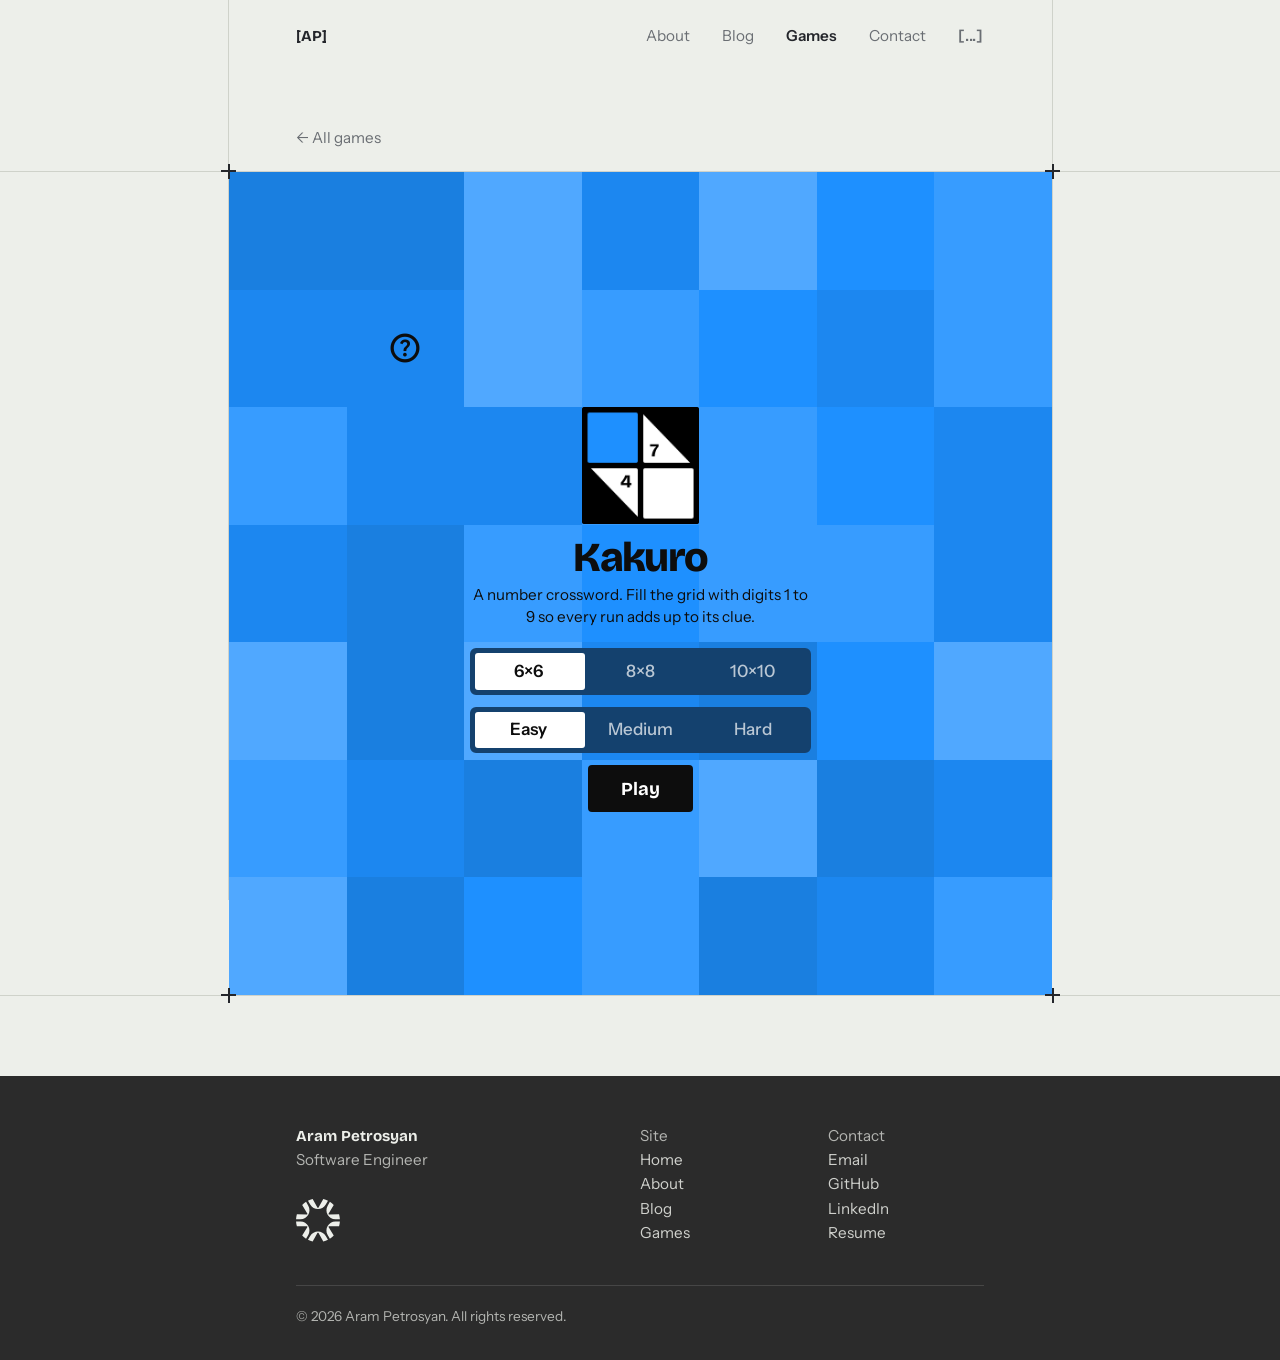
==== commit f5653f98: "Add a playable Kakuro board kakuro.js makes a fresh puzzle on every Play: a mirrored layout of black" ====
--- a/games/kakuro/index.html
+++ b/games/kakuro/index.html
@@ -12,13 +12,90 @@
 <link rel="preconnect" href="https://fonts.gstatic.com" crossorigin>
 <link href="https://fonts.googleapis.com/css2?family=Bricolage+Grotesque:opsz,wght@12..96,500;12..96,700;12..96,800&family=Instrument+Sans:wght@400;500;600&display=swap" rel="stylesheet">
 <!-- Google's Material Symbols at bold weight, only the two icons used -->
-<link href="https://fonts.googleapis.com/css2?family=Material+Symbols+Outlined:opsz,wght,FILL,GRAD@24,500,0,0&icon_names=close,help&display=block" rel="stylesheet">
+<link href="https://fonts.googleapis.com/css2?family=Material+Symbols+Outlined:opsz,wght,FILL,GRAD@24,500,0,0&icon_names=arrow_back,auto_fix_high,backspace,check,close,extension,help,lightbulb,pause,play_arrow,restart_alt,settings,visibility,visibility_off&display=block" rel="stylesheet">
 <link rel="stylesheet" href="../../styles.css">
 <link rel="stylesheet" href="../../game.css">
+<link rel="stylesheet" href="../../board.css">
 
 <!-- Applies saved theme before paint, then builds the settings panel -->
 <script src="../../settings.js"></script>
 
+<style>
+/* ============================================================
+   KAKURO BOARD  (built by kakuro.js; the frame is in board.css)
+   Black squares blend into the board's frame. Clue squares are
+   split by a diagonal like the game's icon: the across sum sits
+   in the top-right half, the down sum in the bottom-left half,
+   and a half without a sum stays black.
+   ============================================================ */
+.kk-block {
+  border-radius: 3px;
+  background: var(--game-ink);
+  color: var(--game-ink);
+}
+.kk-clue {
+  --kk-a: var(--game-ink);
+  --kk-d: var(--game-ink);
+  position: relative;
+  background: linear-gradient(to top right,
+    var(--kk-d) calc(50% - 1px),
+    var(--game-ink) calc(50% - 1px) calc(50% + 1px),
+    var(--kk-a) calc(50% + 1px));
+  font-family: var(--display);
+  font-weight: 700;
+  font-size: calc(var(--sq) * 0.27);
+  line-height: 1;
+}
+.kk-clue.has-a { --kk-a: var(--game-button-ink); }
+.kk-clue.has-d { --kk-d: var(--game-button-ink); }
+.kk-a { position: absolute; top: 12%; right: 12%; }
+.kk-d { position: absolute; bottom: 12%; left: 12%; }
+
+/* The selected square, and lighter, the rest of its two runs. */
+.gb-cell.kk-run { background: color-mix(in srgb, var(--game-button-ink), var(--game) 14%); }
+.gb-cell.kk-sel { background: color-mix(in srgb, var(--game-button-ink), var(--game) 38%); }
+
+.kk-making {
+  grid-column: 1 / -1;
+  grid-row: 1 / -1;
+  align-self: center;
+  justify-self: center;
+  margin: 0;
+  color: var(--game-button-ink);
+}
+
+/* Number pad under the board, drawn like the board: 1-9 and erase. */
+.kk-pad {
+  margin-top: calc(var(--sq-gap) * 2);
+  display: grid;
+  grid-template-columns: repeat(10, 1fr);
+  gap: var(--sq-gap);
+  padding: var(--sq-gap);
+  border-radius: calc(var(--sq-gap) * 1.5);
+  background: var(--game-ink);
+}
+.kk-pad button {
+  aspect-ratio: 1;
+  display: grid;
+  place-items: center;
+  padding: 0;
+  border: 0;
+  border-radius: 3px;
+  background: var(--game-button-ink);
+  color: var(--game-ink);
+  font-family: var(--display);
+  font-weight: 700;
+  font-size: calc(var(--sq) * var(--sq-n) / 10 * 0.5);   /* half a key */
+  cursor: pointer;
+}
+.kk-pad button:hover { background: color-mix(in srgb, var(--game-button-ink), var(--game-ink) 8%); }
+.kk-pad button:focus-visible { outline: 3px solid var(--accent); outline-offset: -3px; }
+.kk-pad .material-symbols-outlined {
+  font-family: "Material Symbols Outlined";
+  font-size: calc(var(--sq) * var(--sq-n) / 10 * 0.55);
+  font-variation-settings: "wght" 500, "opsz" 24;
+}
+</style>
 </head>
 
 <body>
@@ -63,9 +140,9 @@
       <fieldset class="options size">
         <legend class="sr-only">Grid size</legend>
         <div class="choices">
-          <input type="radio" name="size" id="size-5" value="5" checked><label for="size-5">5&times;5</label>
-          <input type="radio" name="size" id="size-7" value="7"><label for="size-7">7&times;7</label>
-          <input type="radio" name="size" id="size-9" value="9"><label for="size-9">9&times;9</label>
+          <input type="radio" name="size" id="size-6" value="6" checked><label for="size-6">6&times;6</label>
+          <input type="radio" name="size" id="size-8" value="8"><label for="size-8">8&times;8</label>
+          <input type="radio" name="size" id="size-10" value="10"><label for="size-10">10&times;10</label>
         </div>
       </fieldset>
       <fieldset class="options level">
@@ -135,6 +212,9 @@
 
 <!-- Start screen: grid, mosaic, How to play -->
 <script src="../../game.js"></script>
+<!-- Board frame shared by all games, then the Kakuro board itself -->
+<script src="../../board.js"></script>
+<script src="kakuro.js"></script>
 
 <!-- Hover scramble effect on the nav links -->
 <script src="../../scramble.js"></script>
--- a/styles.css
+++ b/styles.css
@@ -25,6 +25,8 @@
   --game-shikaku-ink: #0D0D0D;
   --game-button-ink:  #FFFFFF;  /* text on the dark game buttons and sliders */
   --game-hint:        #F2B705;  /* golden yellow: numbers revealed by a hint */
+  --game-right:       #1E90FF;  /* bright blue: entries marked correct by Check */
+  --game-wrong:       #E5223A;  /* bright red: wrong entries and rule breaks */
 
   --display: "Bricolage Grotesque", "Helvetica Neue", Arial, sans-serif;
   --body:    "Instrument Sans", system-ui, -apple-system, "Segoe UI", sans-serif;
--- a/game.css
+++ b/game.css
@@ -322,16 +322,31 @@
 .game-card.playing { background: var(--paper); color: var(--ink); }
 .game-card.playing > :not(.board):not(.cover) { visibility: hidden; }
 
-/* Placeholder board until the real one exists. */
+/* The board area covers the whole card with the same grid of
+   squares, so a game can place things on exactly those squares. */
 .game-card > .board {
   grid-row: 1 / -1;
+  justify-self: stretch;
+  align-self: stretch;
   display: none;
+  grid-template-columns: repeat(var(--cols), var(--cell));
+  grid-template-rows: repeat(var(--rows), var(--cell));
+}
+.game-card.playing > .board { display: grid; }
+/* Icons on the board follow the page's text color, not the game's. */
+.game-card.playing .icon-btn { color: var(--ink); }
+
+/* Placeholder for games whose board doesn't exist yet. */
+.board-placeholder {
+  grid-column: 1 / -1;
+  grid-row: 1 / -1;
+  display: flex;
   flex-direction: column;
   align-items: center;
   justify-content: center;
   gap: 0.5rem;
 }
-.game-card.playing > .board { display: flex; }
+.board-placeholder[hidden] { display: none; }
 .board p { margin: 0; }
 .board-info {
   font-family: var(--display);
--- a/board.css
+++ b/board.css
@@ -0,0 +1,264 @@
+/* ============================================================
+   BOARD.CSS
+   The in-game frame shared by every game's board (built by
+   board.js): corner buttons, the settings pill, the header with
+   pause and timer, the board's frame, the basic square and its
+   states, and the Solved window. Only game pages load this file.
+
+   Boards are drawn like the game icons: white squares on a
+   near-black base that shows as a frame and gutters. --sq is one
+   square (the card's small grid square, or less on narrow
+   screens), --sq-gap the frame width, --sq-n squares across. The
+   board looks the same in light and dark mode, like the icons.
+   ============================================================ */
+.gb { display: contents; }
+
+/* Back and settings sit in the top corner squares. */
+.board .gb-exit     { grid-row: 1; grid-column: 1; justify-self: center; align-self: center; }
+.board .gb-settings,
+.board .gb-again    { grid-row: 1; grid-column: -2 / -1; justify-self: center; align-self: center; }
+.board .gb-again[hidden],
+.board .gb-settings[hidden] { display: none; }
+.board .gb-settings:disabled { opacity: 0.35; cursor: default; }
+
+/* Settings menu: a vertical pill in the nav panel's colors that
+   grows down out of the gear, so the gear becomes its top button.
+   --btn is one button (a grid square, inset); --pad the pill's edge.
+   The clip uses a fixed corner radius of half the pill's width, so
+   the rounded ends keep their shape the whole way down. */
+.gb-menu {
+  --btn: calc(var(--cell) - var(--inset) * 2);
+  --pad: 0.35rem;
+  --radius: calc(var(--btn) / 2 + var(--pad));
+  grid-row: 1 / span 7;
+  grid-column: -2 / -1;
+  justify-self: center;
+  align-self: start;
+  margin-top: calc(var(--inset) - var(--pad));
+  z-index: 3;
+  display: flex;
+  flex-direction: column;
+  gap: 0.15rem;
+  /* the top slot is left for the gear, which sits over it */
+  padding: calc(var(--btn) + var(--pad) + 0.15rem) var(--pad) var(--pad);
+  border-radius: var(--radius);
+  background: var(--surface);
+  color: var(--paper);
+  visibility: hidden;
+  opacity: 0;
+  clip-path: inset(0 0 calc(100% - var(--btn) - var(--pad) * 2) 0 round var(--radius));
+  transition:
+    clip-path 0.32s cubic-bezier(0.32, 0.12, 0.2, 1),
+    opacity 0.2s ease,
+    visibility 0s linear 0.32s;
+}
+.gb-menu.open {
+  visibility: visible;
+  opacity: 1;
+  clip-path: inset(0 round var(--radius));
+  transition:
+    clip-path 0.32s cubic-bezier(0.32, 0.12, 0.2, 1),
+    opacity 0.15s ease,
+    visibility 0s;
+}
+/* The gear sits on top of the pill and takes its icon color. */
+.board .gb-settings { position: relative; z-index: 4; transition: color 0.2s ease; }
+.board .gb-settings.open { color: var(--paper); }
+@media (prefers-reduced-motion: reduce) {
+  .gb-menu, .gb-menu.open, .board .gb-settings { transition: none; }
+}
+.gb-menu button {
+  width: var(--btn);
+  height: var(--btn);
+  display: grid;
+  place-items: center;
+  padding: 0;
+  border: 0;
+  border-radius: 50%;
+  background: none;
+  color: inherit;
+  cursor: pointer;
+}
+.gb-menu button:hover { background: color-mix(in srgb, var(--surface), var(--paper) 15%); }
+.gb-menu button:focus-visible { outline: 2px solid var(--accent); outline-offset: -2px; }
+.gb-menu .gb-mistakes[aria-checked="false"] { opacity: 0.55; }
+.gb-menu .material-symbols-outlined,
+.gb-pause .material-symbols-outlined {
+  font-family: "Material Symbols Outlined";
+  font-size: 26px;
+  line-height: 1;
+  font-variation-settings: "wght" 500, "opsz" 24;
+}
+
+/* The board: centered on the card's grid, n squares of --sq wide.
+   The header sits directly above it, one grid square tall: size on
+   the left, the name centered, pause and timer on the right. */
+.gb-board {
+  grid-row: 1 / -1;
+  grid-column: 1 / -1;
+  justify-self: center;
+  align-self: center;
+  position: relative;
+  width: calc(var(--sq) * var(--sq-n));
+  height: calc(var(--sq) * var(--sq-n));
+}
+.gb-head {
+  position: absolute;
+  left: 0;
+  right: 0;
+  bottom: 100%;
+  height: var(--cell);
+  display: grid;
+  grid-template-columns: 1fr auto 1fr;
+  align-items: center;
+  gap: 0.75rem;
+  padding: 0 var(--sq-gap);         /* lines up with the inside of the frame */
+  color: var(--ink);
+}
+.gb-head p { margin: 0; }
+.gb-size { justify-self: start; color: var(--muted); font-weight: 500; }
+.gb-name { font-family: var(--display); font-weight: 700; font-size: 1.35rem; }
+.gb-clock { justify-self: end; display: flex; align-items: center; gap: 0.25rem; }
+.gb-timer {
+  font-family: var(--display);
+  font-weight: 700;
+  font-size: 1.35rem;
+  font-variant-numeric: tabular-nums;
+}
+.gb-pause {
+  width: 2.25rem;
+  height: 2.25rem;
+  display: grid;
+  place-items: center;
+  padding: 0;
+  border: 0;
+  border-radius: 4px;
+  background: none;
+  color: var(--ink);
+  cursor: pointer;
+}
+.gb-pause:hover { opacity: 0.7; }
+.gb-pause:disabled { visibility: hidden; }
+.gb-pause:focus-visible { outline: 2px solid var(--accent); outline-offset: 2px; }
+
+.gb-grid {
+  position: absolute;
+  inset: 0;
+  display: grid;
+  grid-template-columns: repeat(var(--sq-n), 1fr);
+  grid-template-rows: repeat(var(--sq-n), 1fr);
+  gap: var(--sq-gap);
+  padding: var(--sq-gap);
+  border-radius: calc(var(--sq-gap) * 1.5);
+  background: var(--game-ink);
+}
+/* Paused: every square goes blank and ignores input until play is
+   pressed (games add their own rules for extra marks, like clues). */
+.gb-grid.paused > *,
+.gb-below.paused > * {
+  color: transparent;
+  background: color-mix(in srgb, var(--game-button-ink), var(--game-ink) 8%);
+  pointer-events: none;
+}
+
+/* Optional area under the board, e.g. a number pad. */
+.gb-below {
+  position: absolute;
+  left: 0;
+  right: 0;
+  top: 100%;
+}
+.gb-cell {
+  min-width: 0;
+  padding: 0;
+  border: 0;
+  border-radius: 3px;
+  background: var(--game-button-ink);
+  color: var(--game-ink);
+  font-family: var(--display);
+  font-weight: 700;
+  font-size: calc(var(--sq) * 0.45);
+  line-height: 1;
+  cursor: pointer;
+  transition: background-color 0.15s ease;
+}
+.gb-cell:hover { background: color-mix(in srgb, var(--game-button-ink), var(--game-ink) 6%); }
+.gb-cell.given,
+.gb-cell.given:hover {
+  background: color-mix(in srgb, var(--game-button-ink), var(--game-ink) 16%);
+  cursor: default;
+}
+/* Mistakes and Check marks, in bright colors that read on white. */
+.gb-cell.error,
+.gb-cell.wrong { color: var(--game-wrong); }
+.gb-cell.right { color: var(--game-right); }
+/* Hint: the revealed number, in yellow, fixed in place. */
+.gb-cell.hint { color: var(--game-hint); cursor: default; }
+.gb-cell:focus-visible { outline: 3px solid var(--accent); outline-offset: -3px; }
+
+/* Solved: the board stays as it is; a click on it reopens the
+   Solved window. */
+.gb-grid.solved > * { cursor: pointer; }
+
+/* Solved window: same build-in and placement as How to play. */
+.gb-win {
+  grid-row: 2 / -2;
+  grid-column: 1 / -1;
+  z-index: 2;
+  position: relative;
+  isolation: isolate;
+  display: flex;
+  flex-direction: column;
+  align-items: center;
+  justify-content: center;
+  gap: 0.5rem;
+  background: var(--game-button-ink);
+  color: var(--game-ink);
+  text-align: center;
+}
+.game-card.big .gb-win { grid-row: 3 / -3; grid-column: 3 / -3; }
+.gb-win[hidden] { display: none; }
+.gb-win .build {
+  position: absolute;
+  inset: 0;
+  z-index: -1;
+  width: 100%;
+  height: 100%;
+  pointer-events: none;
+}
+.gb-win.building { background: transparent; }
+.gb-win > :not(.build) { transition: opacity 0.25s ease; }
+.gb-win.building > :not(.build) { opacity: 0; }
+/* Three stars above Solved, the middle one bigger, on one baseline. */
+.gb-stars { display: flex; align-items: flex-end; gap: 0.35rem; margin-bottom: 0.25rem; }
+.gb-stars svg { width: 2.25rem; height: 2.25rem; fill: var(--game-hint); }
+.gb-stars svg:nth-child(2) { width: 3rem; height: 3rem; }
+.gb-win h2 { margin: 0; font-size: 2rem; }
+.gb-win p { margin: 0 0 0.75rem; }
+/* Options stacked, all the same width: New puzzle is the solid one. */
+.gb-actions {
+  display: flex;
+  flex-direction: column;
+  align-items: stretch;
+  gap: 0.5rem;
+  width: min(15rem, 100%);
+}
+.gb-actions button {
+  padding: 0.7rem 1.25rem;
+  border: 0;
+  border-radius: 4px;
+  background: var(--game-ink);
+  color: var(--game-button-ink);
+  font-family: var(--display);
+  font-weight: 700;
+  font-size: 1rem;
+  cursor: pointer;
+}
+.gb-actions button:hover { opacity: 0.88; }
+.gb-actions .gb-back,
+.gb-actions .gb-options {
+  background: none;
+  color: var(--game-ink);
+  box-shadow: inset 0 0 0 2px var(--game-ink);
+}
+.gb-win :focus-visible { outline: 2px solid var(--game-ink); outline-offset: 3px; }
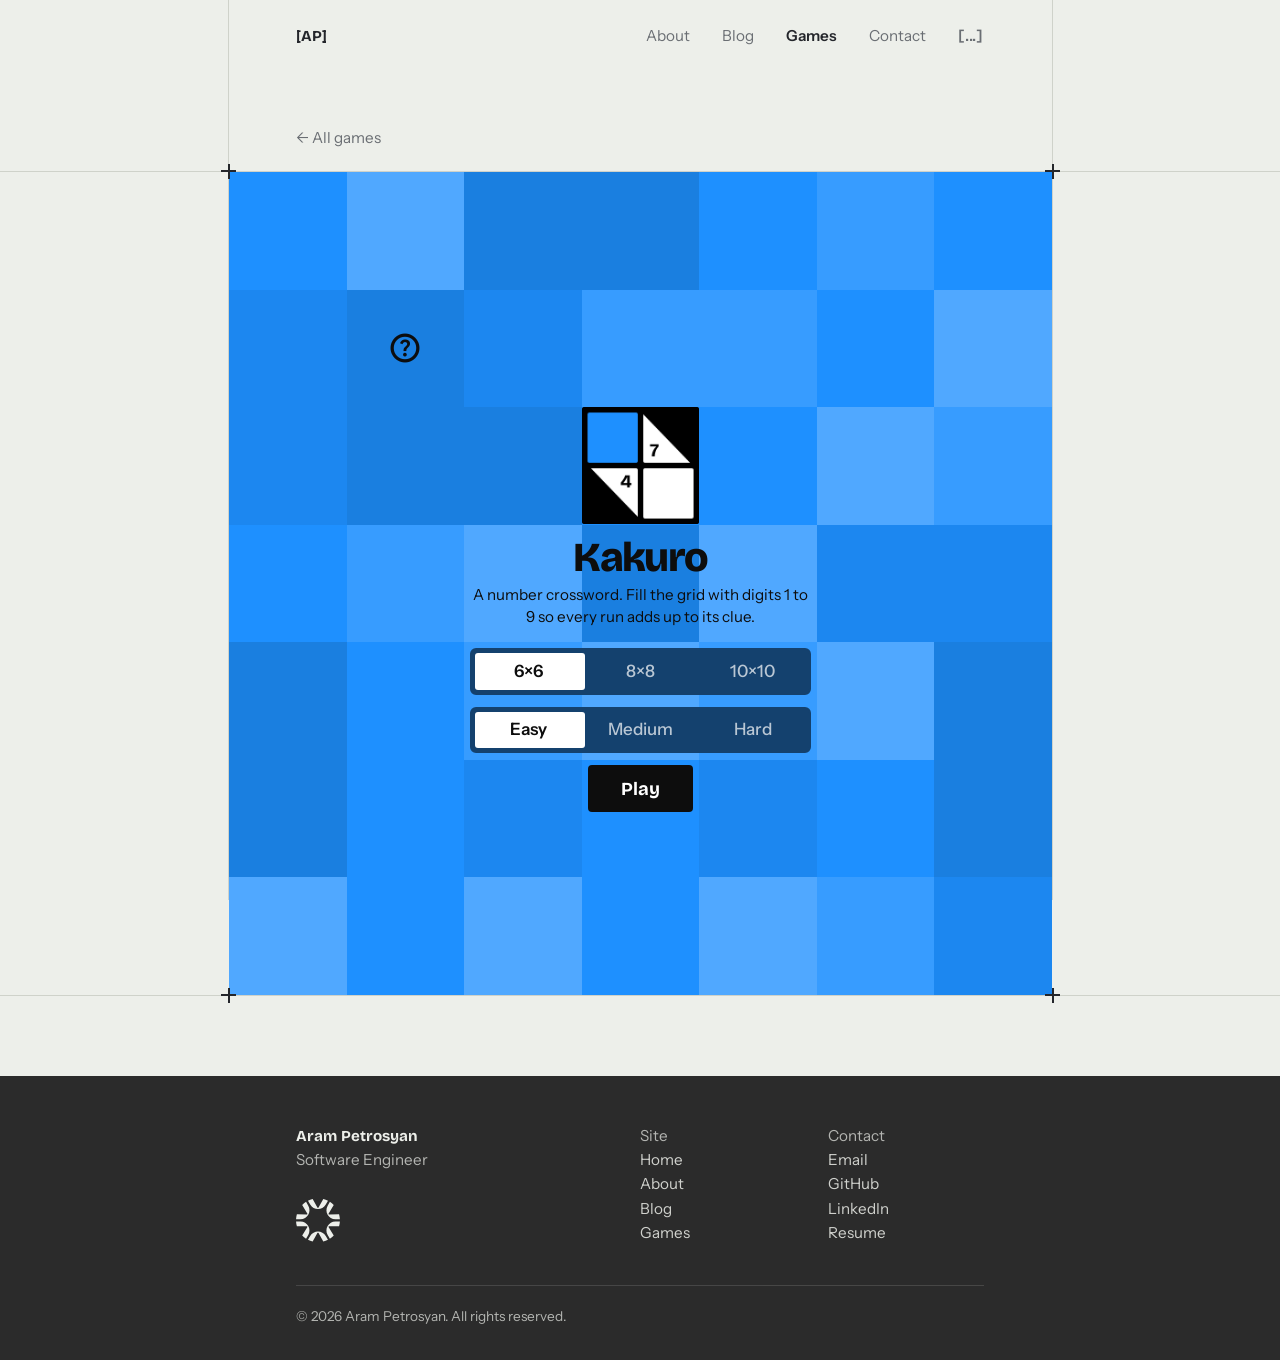
==== commit 91891ce7: "Light gray Kakuro squares, real diagonals, givens on white - board.css defines the light gray for no" ====
--- a/games/kakuro/index.html
+++ b/games/kakuro/index.html
@@ -23,24 +23,25 @@
 <style>
 /* ============================================================
    KAKURO BOARD  (built by kakuro.js; the frame is in board.css)
-   Black squares blend into the board's frame. Clue squares are
-   split by a diagonal like the game's icon: the across sum sits
-   in the top-right half, the down sum in the bottom-left half,
-   and a half without a sum stays black.
+   Squares that aren't played in are the shared light gray
+   (--sq-given, the same as Takuzu's starting numbers). Clue squares
+   are split by a diagonal like the game's icon: the across sum sits
+   in the white top-right half, the down sum in the white bottom-left
+   half, and a half without a sum stays gray. The diagonal is a real
+   line as thick as the board's gutters, so it joins the frame at
+   both corners. Starting digits sit on white, like printed Kakuro.
    ============================================================ */
 .kk-block {
+  position: relative;
+  overflow: hidden;
   border-radius: 3px;
-  background: var(--game-ink);
+  background: var(--sq-given);
   color: var(--game-ink);
 }
 .kk-clue {
-  --kk-a: var(--game-ink);
-  --kk-d: var(--game-ink);
-  position: relative;
-  background: linear-gradient(to top right,
-    var(--kk-d) calc(50% - 1px),
-    var(--game-ink) calc(50% - 1px) calc(50% + 1px),
-    var(--kk-a) calc(50% + 1px));
+  --kk-a: var(--sq-given);
+  --kk-d: var(--sq-given);
+  background: linear-gradient(to top right, var(--kk-d) 50%, var(--kk-a) 50%);
   font-family: var(--display);
   font-weight: 700;
   font-size: calc(var(--sq) * 0.27);
@@ -48,8 +49,26 @@
 }
 .kk-clue.has-a { --kk-a: var(--game-button-ink); }
 .kk-clue.has-d { --kk-d: var(--game-button-ink); }
+.kk-clue svg {
+  position: absolute;
+  inset: 0;
+  width: 100%;
+  height: 100%;
+  overflow: visible;
+}
+.kk-clue line {
+  stroke: var(--game-ink);
+  stroke-width: var(--sq-gap);
+  stroke-linecap: square;
+  vector-effect: non-scaling-stroke;
+}
+.gb-grid.paused .kk-clue svg { visibility: hidden; }
 .kk-a { position: absolute; top: 12%; right: 12%; }
 .kk-d { position: absolute; bottom: 12%; left: 12%; }
+
+/* Starting digits on white: locked in, like printed Kakuro. */
+.gb-cell.given,
+.gb-cell.given:hover { background: var(--game-button-ink); }
 
 /* The selected square, and lighter, the rest of its two runs. */
 .gb-cell.kk-run { background: color-mix(in srgb, var(--game-button-ink), var(--game) 14%); }
--- a/board.css
+++ b/board.css
@@ -94,6 +94,10 @@
    The header sits directly above it, one grid square tall: size on
    the left, the name centered, pause and timer on the right. */
 .gb-board {
+  /* The light gray for squares that aren't for playing in (Takuzu's
+     starting numbers, Kakuro's empty squares): one shade for every
+     game, so they always match. */
+  --sq-given: color-mix(in srgb, var(--game-button-ink), var(--game-ink) 16%);
   grid-row: 1 / -1;
   grid-column: 1 / -1;
   justify-self: center;
@@ -185,7 +189,7 @@
 .gb-cell:hover { background: color-mix(in srgb, var(--game-button-ink), var(--game-ink) 6%); }
 .gb-cell.given,
 .gb-cell.given:hover {
-  background: color-mix(in srgb, var(--game-button-ink), var(--game-ink) 16%);
+  background: var(--sq-given);
   cursor: default;
 }
 /* Mistakes and Check marks, in bright colors that read on white. */
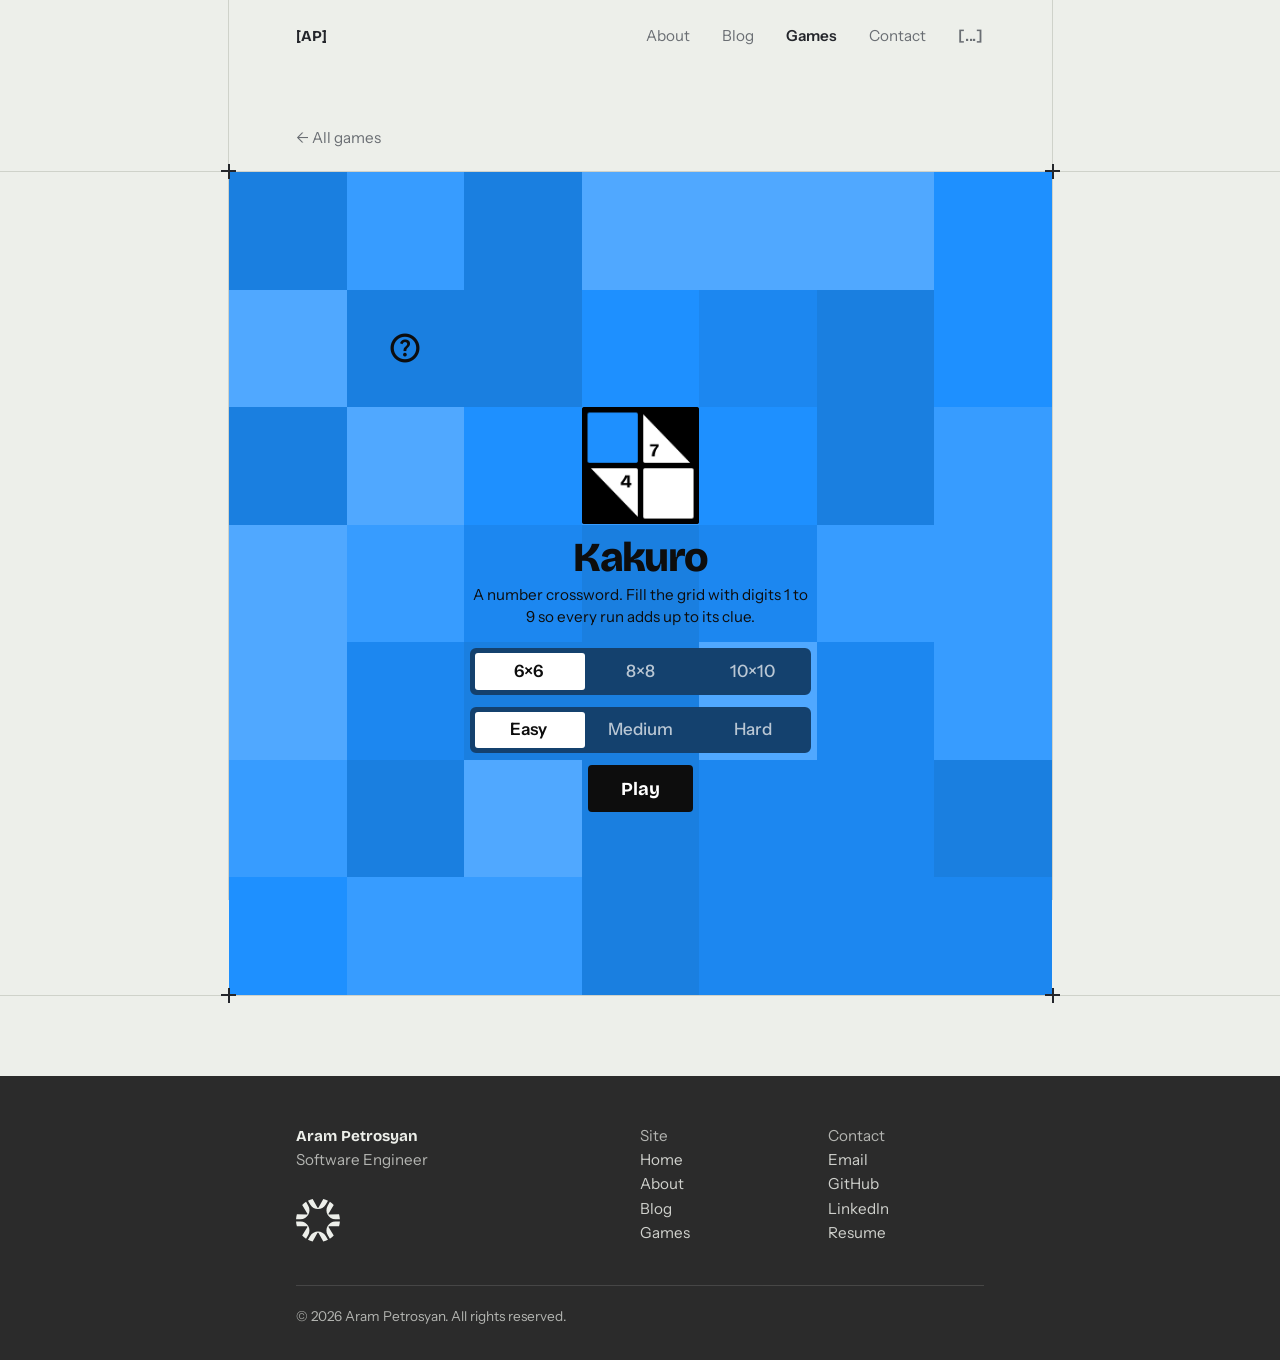
==== commit df423c01: "Show the Kakuro number pad only on touch screens On desktop, typing digits is quicker, so the pad un" ====
--- a/games/kakuro/index.html
+++ b/games/kakuro/index.html
@@ -83,10 +83,15 @@
   color: var(--game-button-ink);
 }
 
-/* Number pad under the board, drawn like the board: 1-9 and erase. */
+/* Number pad under the board, drawn like the board: 1-9 and erase.
+   Only on touch screens, where there's no keyboard to type digits;
+   with a mouse and keyboard, typing is quicker. */
+.kk-pad { display: none; }
+@media (hover: none), (pointer: coarse) {
+  .kk-pad { display: grid; }
+}
 .kk-pad {
   margin-top: calc(var(--sq-gap) * 2);
-  display: grid;
   grid-template-columns: repeat(10, 1fr);
   gap: var(--sq-gap);
   padding: var(--sq-gap);
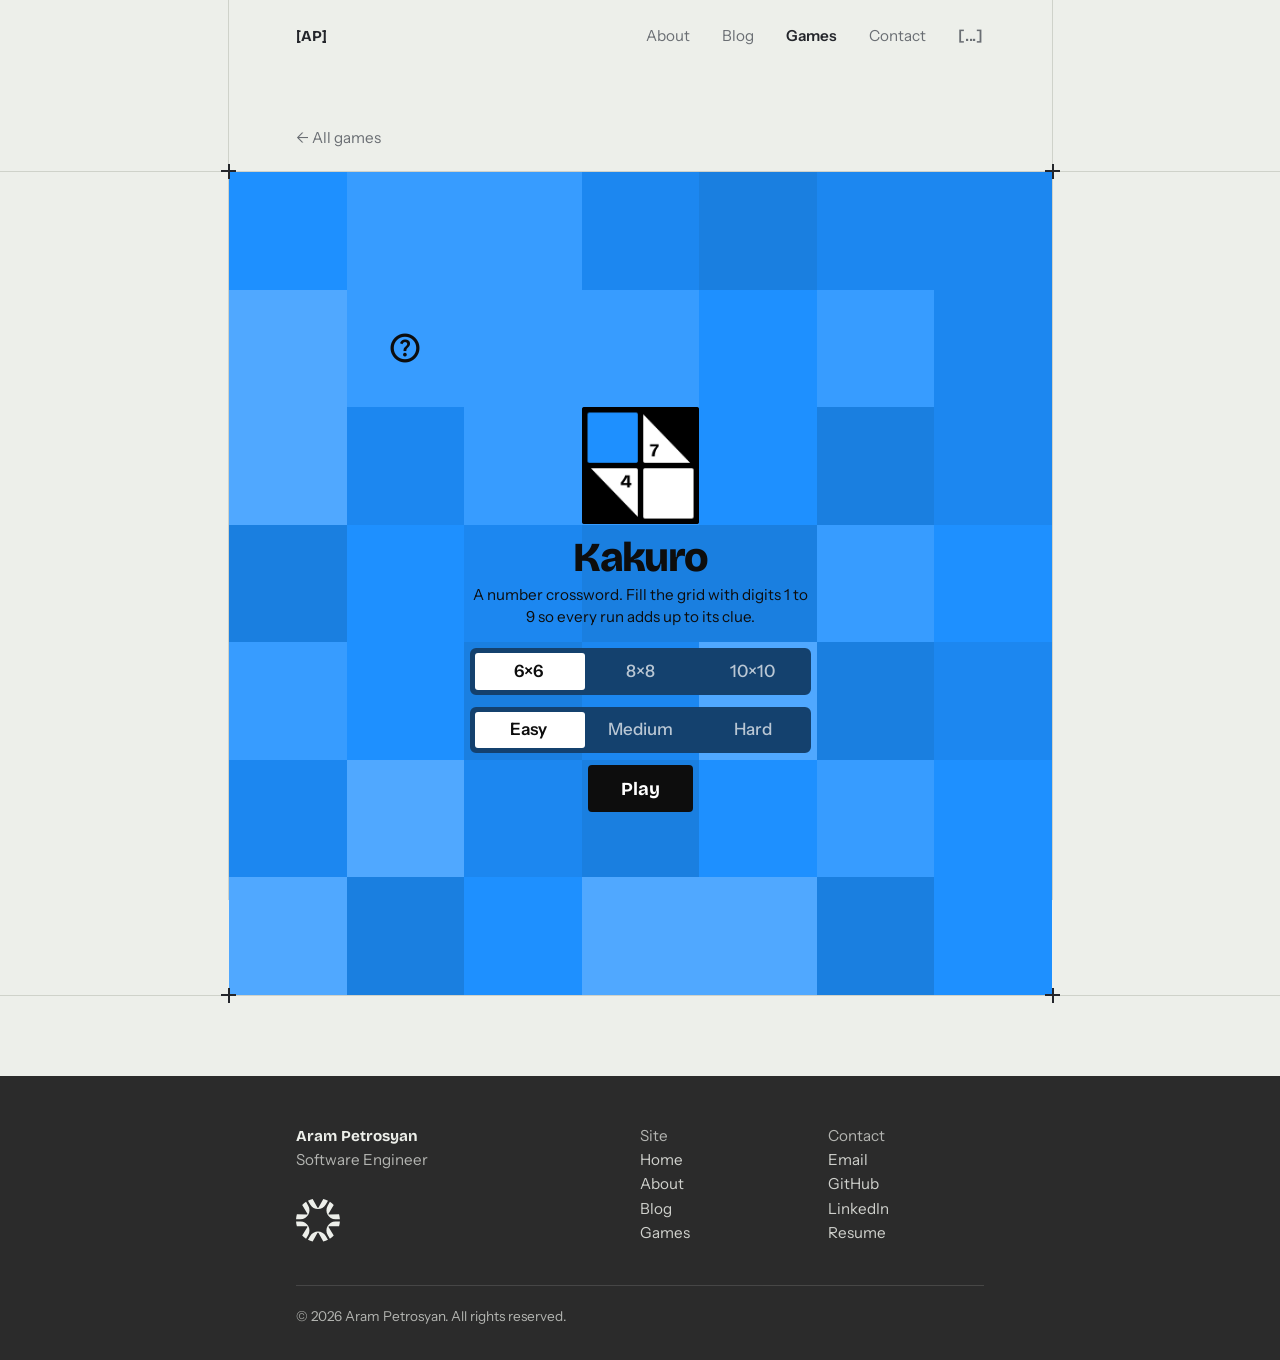
==== commit 049dd6be: "Use the shared selection highlight in Kakuro Kakuro's selected square and runs now use board.css's g" ====
--- a/games/kakuro/index.html
+++ b/games/kakuro/index.html
@@ -70,9 +70,6 @@
 .gb-cell.given,
 .gb-cell.given:hover { background: var(--game-button-ink); }
 
-/* The selected square, and lighter, the rest of its two runs. */
-.gb-cell.kk-run { background: color-mix(in srgb, var(--game-button-ink), var(--game) 14%); }
-.gb-cell.kk-sel { background: color-mix(in srgb, var(--game-button-ink), var(--game) 38%); }
 
 .kk-making {
   grid-column: 1 / -1;
--- a/styles.css
+++ b/styles.css
@@ -17,7 +17,7 @@
 
   /* Game tiles on games.html. Each game has a box color and a
      text color picked for contrast on it. Same in both themes. */
-  --game-takuzu:      #68CAFF;  /* light sky blue */
+  --game-takuzu:      #FFDA03;  /* bright yellow */
   --game-takuzu-ink:  #0D0D0D;
   --game-kakuro:      #1E90FF;  /* dodger blue */
   --game-kakuro-ink:  #0D0D0D;
--- a/board.css
+++ b/board.css
@@ -196,6 +196,11 @@
 .gb-cell.error,
 .gb-cell.wrong { color: var(--game-wrong); }
 .gb-cell.right { color: var(--game-right); }
+/* The selected square, and lighter, the rest of its lines (its row
+   and column, or its runs), tinted with the game's color. Games
+   decide which squares get these. */
+.gb-cell.gb-line { background: color-mix(in srgb, var(--game-button-ink), var(--game) 14%); }
+.gb-cell.gb-sel  { background: color-mix(in srgb, var(--game-button-ink), var(--game) 38%); }
 /* Hint: the revealed number, in yellow, fixed in place. */
 .gb-cell.hint { color: var(--game-hint); cursor: default; }
 .gb-cell:focus-visible { outline: 3px solid var(--accent); outline-offset: -3px; }
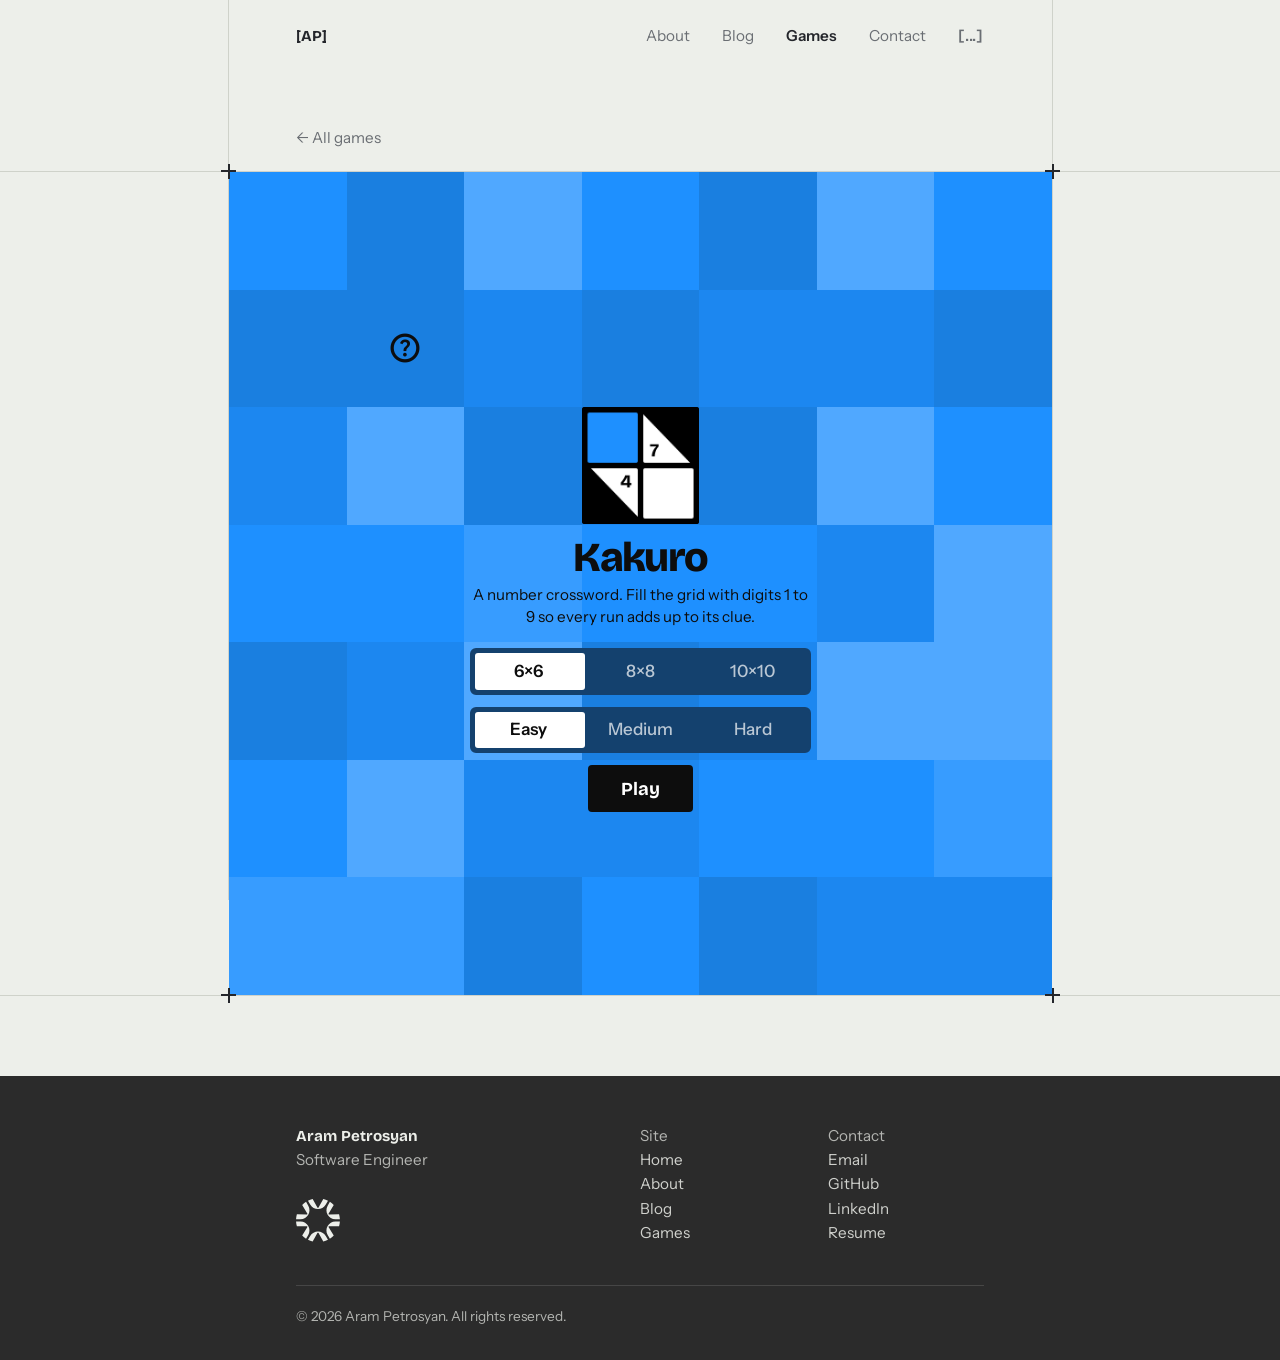
==== commit dff8db16: "Load the droplet icons on the Kakuro page Co-Authored-By: Claude Opus 5.5 <noreply@anthropic.com>" ====
--- a/games/kakuro/index.html
+++ b/games/kakuro/index.html
@@ -12,7 +12,7 @@
 <link rel="preconnect" href="https://fonts.gstatic.com" crossorigin>
 <link href="https://fonts.googleapis.com/css2?family=Bricolage+Grotesque:opsz,wght@12..96,500;12..96,700;12..96,800&family=Instrument+Sans:wght@400;500;600&display=swap" rel="stylesheet">
 <!-- Google's Material Symbols at bold weight, only the two icons used -->
-<link href="https://fonts.googleapis.com/css2?family=Material+Symbols+Outlined:opsz,wght,FILL,GRAD@24,500,0,0&icon_names=arrow_back,auto_fix_high,backspace,check,close,extension,help,lightbulb,pause,play_arrow,restart_alt,settings,visibility,visibility_off&display=block" rel="stylesheet">
+<link href="https://fonts.googleapis.com/css2?family=Material+Symbols+Outlined:opsz,wght,FILL,GRAD@24,500,0,0&icon_names=arrow_back,auto_fix_high,backspace,check,close,extension,format_color_reset,help,lightbulb,pause,play_arrow,restart_alt,settings,visibility,visibility_off,water_drop&display=block" rel="stylesheet">
 <link rel="stylesheet" href="../../styles.css">
 <link rel="stylesheet" href="../../game.css">
 <link rel="stylesheet" href="../../board.css">
--- a/board.css
+++ b/board.css
@@ -81,7 +81,8 @@
 }
 .gb-menu button:hover { background: color-mix(in srgb, var(--surface), var(--paper) 15%); }
 .gb-menu button:focus-visible { outline: 2px solid var(--accent); outline-offset: -2px; }
-.gb-menu .gb-mistakes[aria-checked="false"] { opacity: 0.55; }
+.gb-menu .gb-mistakes[aria-checked="false"],
+.gb-menu .gb-highlight[aria-checked="false"] { opacity: 0.55; }
 .gb-menu .material-symbols-outlined,
 .gb-pause .material-symbols-outlined {
   font-family: "Material Symbols Outlined";
@@ -94,10 +95,6 @@
    The header sits directly above it, one grid square tall: size on
    the left, the name centered, pause and timer on the right. */
 .gb-board {
-  /* The light gray for squares that aren't for playing in (Takuzu's
-     starting numbers, Kakuro's empty squares): one shade for every
-     game, so they always match. */
-  --sq-given: color-mix(in srgb, var(--game-button-ink), var(--game-ink) 16%);
   grid-row: 1 / -1;
   grid-column: 1 / -1;
   justify-self: center;
@@ -189,7 +186,7 @@
 .gb-cell:hover { background: color-mix(in srgb, var(--game-button-ink), var(--game-ink) 6%); }
 .gb-cell.given,
 .gb-cell.given:hover {
-  background: var(--sq-given);
+  background: color-mix(in srgb, var(--game-button-ink), var(--game-ink) 16%);
   cursor: default;
 }
 /* Mistakes and Check marks, in bright colors that read on white. */
@@ -201,6 +198,9 @@
    decide which squares get these. */
 .gb-cell.gb-line { background: color-mix(in srgb, var(--game-button-ink), var(--game) 14%); }
 .gb-cell.gb-sel  { background: color-mix(in srgb, var(--game-button-ink), var(--game) 38%); }
+/* Highlight switched off in the settings pill. */
+.gb-grid.no-highlight .gb-cell.gb-line,
+.gb-grid.no-highlight .gb-cell.gb-sel { background: var(--game-button-ink); }
 /* Hint: the revealed number, in yellow, fixed in place. */
 .gb-cell.hint { color: var(--game-hint); cursor: default; }
 .gb-cell:focus-visible { outline: 3px solid var(--accent); outline-offset: -3px; }
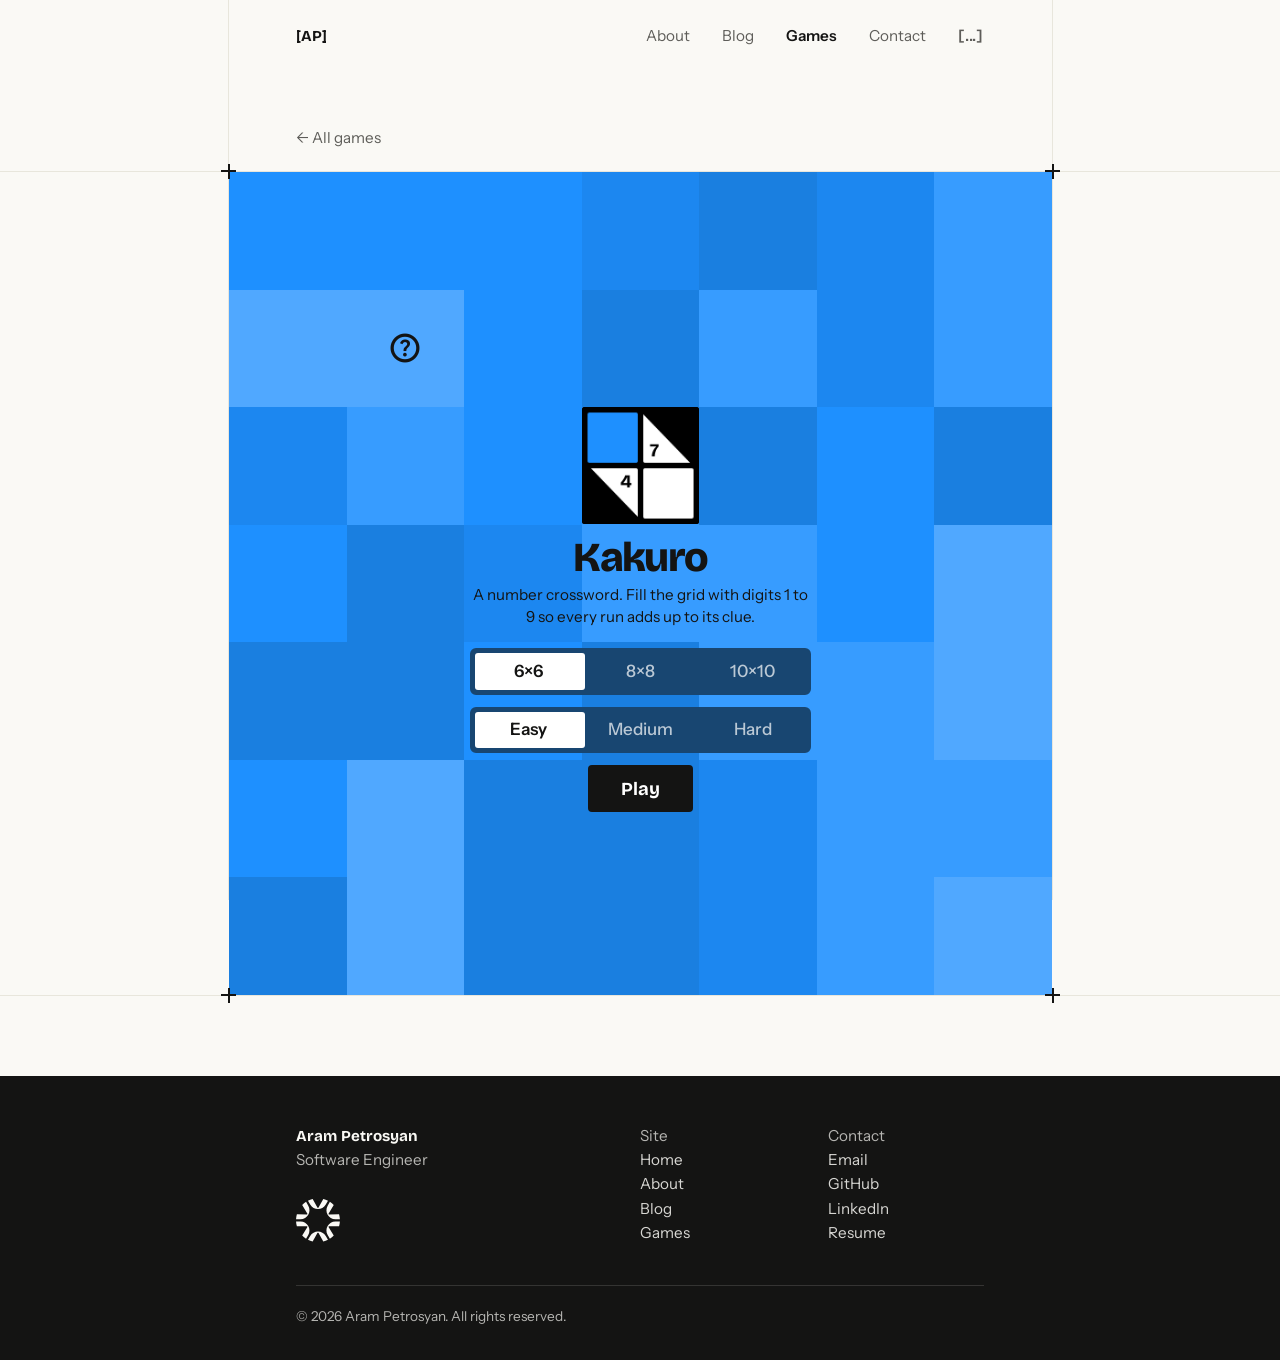
==== commit bde09312: "Add a contact page with live status and bookable office hours contact.html has the email with copy, " ====
--- a/games/kakuro/index.html
+++ b/games/kakuro/index.html
@@ -132,7 +132,7 @@
     <li><a href="../../about.html">About</a></li>
     <li><a href="../../blog.html">Blog</a></li>
     <li><a href="../../games.html" aria-current="page">Games</a></li>
-    <li><a href="../../index.html#contact">Contact</a></li>
+    <li><a href="../../contact.html">Contact</a></li>
     <li><a href="#" id="settings-btn" class="no-scramble" aria-haspopup="dialog" aria-expanded="false">[...]</a></li>
   </ul>
 </nav>
--- a/styles.css
+++ b/styles.css
@@ -4,25 +4,28 @@
    Two palettes. Which one is used comes from the Theme setting
    in the nav panel, which defaults to light and is remembered
    per visitor. settings.js writes data-theme on <html>.
+   The whites, blacks and grays are the warm palette anthropic.com
+   uses (#FAF9F5 and #141413).
    ============================================================ */
 :root {
-  --paper:       #0D0D0D;  /* page background, neutral near-black */
-  --ink:         #ECECEC;  /* main text, neutral off-white */
-  --muted:       #9A9A9A;  /* secondary text: companies, stacks */
-  --line:        #2C2C2C;  /* dividers and the timeline rail */
+  --paper:       #141413;  /* page background, a warm near-black */
+  --ink:         #FAF9F5;  /* main text, a warm off-white */
+  --muted:       #B0AEA5;  /* secondary text: companies, stacks */
+  --line:        #30302E;  /* dividers and the timeline rail */
   --accent:      #1E90FF;  /* links and timeline dots, dodger blue */
   --accent-soft: #10243C;  /* code block background */
   --alert:       #D8293F;  /* the 404 number, cardinal red */
-  --surface:     #C8C8C8;  /* nav hover panel, a neutral light gray */
+  --surface:     #FAF9F5;  /* nav hover panel and footer, the warm off-white */
+  --status:      #4CC26E;  /* the "Lately" dot on the blog, a soft green */
 
   /* Game tiles on games.html. Each game has a box color and a
      text color picked for contrast on it. Same in both themes. */
   --game-takuzu:      #FFDA03;  /* bright yellow */
-  --game-takuzu-ink:  #0D0D0D;
+  --game-takuzu-ink:  #141413;
   --game-kakuro:      #1E90FF;  /* dodger blue */
-  --game-kakuro-ink:  #0D0D0D;
+  --game-kakuro-ink:  #141413;
   --game-shikaku:     #C41E3A;  /* cardinal red */
-  --game-shikaku-ink: #0D0D0D;
+  --game-shikaku-ink: #141413;
   --game-button-ink:  #FFFFFF;  /* text on the dark game buttons and sliders */
   --game-hint:        #F2B705;  /* golden yellow: numbers revealed by a hint */
   --game-right:       #1E90FF;  /* bright blue: entries marked correct by Check */
@@ -42,17 +45,27 @@
   padding-bottom: env(safe-area-inset-bottom, 0px);
 }
 
+/* Tints mixed from the palette above, so they follow the theme:
+   cards, chips, and text one step softer than --ink. */
+:root {
+  --card:      color-mix(in srgb, var(--ink) 6%, var(--paper));
+  --card-over: color-mix(in srgb, var(--ink) 9%, var(--paper));
+  --chip:      color-mix(in srgb, var(--ink) 8%, var(--paper));
+  --soft-ink:  color-mix(in srgb, var(--ink) 78%, var(--paper));
+}
+
 /* Light theme. Applied when the settings panel sets
    data-theme="light" on <html>. Dark is the default. */
 :root[data-theme="light"] {
-  --paper:       #EDEFEA;
-  --ink:         #24262B;
-  --muted:       #6A6E73;
-  --line:        #CFD2CA;
+  --paper:       #FAF9F5;
+  --ink:         #141413;
+  --muted:       #5E5D59;
+  --line:        #E8E6DC;
   --accent:      #1565C0;
   --accent-soft: #D8E8FA;
   --alert:       #B31E36;
-  --surface:     #2B2B2B;  /* nav hover panel, a neutral dark gray */
+  --surface:     #141413;  /* nav hover panel and footer, the warm near-black */
+  --status:      #3E9B5A;
   color-scheme: light;
 }
 
@@ -386,64 +399,274 @@
 .note { color: var(--muted); margin: 0; }
 
 /* ============================================================
-   14. POST LIST  (blog.html)
-   ============================================================ */
-.posts { list-style: none; margin: 0; padding: 0; }
-.posts li {
-  padding: 1.5rem 0;
-  border-top: 1px solid var(--line);
-}
-.posts li:first-child { border-top: 0; padding-top: 0; }
-.posts h3 { margin: 0.2rem 0 0; font-size: 1.35rem; }
-.posts h3 a { color: var(--ink); text-decoration: none; }
-.posts h3 a:hover { color: var(--accent); }
-.posts p { margin: 0.4rem 0 0; max-width: 36rem; }
-
-.date {
-  color: var(--muted);
-  font-size: 0.9rem;
-  margin: 0;
+   14. TOPIC TAG  (blog.html, posts/*.html)
+   The small rounded label naming a post's topic.
+   ============================================================ */
+.tag {
+  display: inline-block;
+  padding: 0.05rem 0.55rem;
+  border-radius: 999px;
+  background: var(--chip);
+  color: var(--ink);
+  font-size: 0.7rem;
+  line-height: 1.6;
 }
 
 /* ============================================================
    15. POST PAGE  (posts/*.html)
-   Longer line-height and tighter measure for reading.
-   ============================================================ */
-.post {
-  padding: 3rem 0 2rem;
-  max-width: 34rem;
-}
-.post h1 {
+   Header, optional cover, then the writing beside a sticky
+   sidebar (contents and share links). post.js fills in the
+   contents list, the Copy buttons and the share links.
+   ============================================================ */
+.post { padding: 4rem 0 0; }
+
+/* Header */
+.back {
+  display: block;
+  width: fit-content;
+  margin-bottom: 1.25rem;
+  font-size: 0.8rem;
+  color: var(--soft-ink);
+  text-decoration: none;
+}
+.back:hover { color: var(--ink); }
+
+.post-head h1 {
+  max-width: 32rem;
+  margin: 0.9rem 0 0.9rem -0.02em;
   font-family: var(--display);
   font-weight: 800;
-  font-size: clamp(2.25rem, 7vw, 3.25rem);
+  font-size: clamp(2.25rem, 6.5vw, 2.9rem);
   line-height: 1.05;
   letter-spacing: -0.03em;
-  margin: 0.5rem 0 2rem;
-}
-.post h2 {
-  font-size: 1.4rem;
-  margin: 2.5rem 0 0.75rem;
-}
-.post p { margin: 0 0 1.25rem; line-height: 1.7; }
-
-.post blockquote {
+}
+.dek {
+  max-width: 34rem;
+  margin: 0 0 1.5rem;
+  font-size: 1rem;
+  color: var(--soft-ink);
+}
+.byline {
+  display: flex;
+  align-items: center;
+  gap: 0.75rem;
+  margin: 0;
+  font-size: 0.8rem;
+  color: var(--muted);
+}
+.byline b { font-weight: 500; color: var(--ink); }
+
+/* A gray circle until there's a photo. Works on a <span> or an <img>. */
+.avatar {
+  flex: none;
+  display: block;
+  width: 1.9rem;
+  height: 1.9rem;
+  border-radius: 50%;
+  background: color-mix(in srgb, var(--ink) 13%, var(--paper));
+  object-fit: cover;
+}
+
+.cover {
+  display: block;
+  width: 100%;
+  height: auto;
+  aspect-ratio: 7 / 3;
+  object-fit: cover;
+  margin: 2.25rem 0 0;
+  border-radius: 14px;
+}
+
+/* Writing and sidebar */
+.post-body {
+  display: grid;
+  grid-template-columns: minmax(0, 1fr) 10.5rem;
+  gap: 2.5rem;
+  align-items: start;
+  margin-top: 2.75rem;
+}
+
+.prose { font-size: 1rem; }
+.prose p { margin: 0 0 1.25rem; line-height: 1.7; }
+.prose h2 {
+  margin: 2.5rem 0 0.9rem;
+  font-size: 1.45rem;
+  scroll-margin-top: 1.5rem;
+}
+.prose ul, .prose ol { margin: 0 0 1.25rem; padding-left: 1.25rem; line-height: 1.7; }
+.prose sup a { font-size: 0.7rem; text-decoration: none; }
+
+.prose blockquote {
+  margin: 2rem 0;
+  padding: 1.6rem 1.75rem;
+  border-radius: 12px;
+  background: var(--card);
+  font-size: 1.3rem;
+  font-style: italic;
+  line-height: 1.4;
+}
+.prose blockquote p { margin: 0; line-height: inherit; }
+
+.prose figure { margin: 2rem 0; }
+.prose figure img {
+  display: block;
+  width: 100%;
+  height: auto;
+  border-radius: 12px;
+}
+.prose figcaption {
+  margin-top: 0.75rem;
+  font-size: 0.75rem;
+  text-align: center;
+  color: var(--muted);
+}
+
+/* Code: dark box, with a bar for the file name and Copy button */
+.prose code {
+  font-family: ui-monospace, "SF Mono", Menlo, Consolas, monospace;
+  font-size: 0.9em;
+}
+.prose :not(pre) > code {
+  padding: 0.1rem 0.35rem;
+  border-radius: 4px;
+  background: var(--chip);
+}
+.prose pre,
+.code {
   margin: 1.75rem 0;
-  padding-left: 1.25rem;
-  border-left: 3px solid var(--accent);
+  border-radius: 12px;
+  background: var(--surface);
+  color: var(--paper);
+}
+.prose pre {
+  padding: 1.1rem 1.25rem;
+  overflow-x: auto;      /* long lines scroll inside the box */
+  font-size: 0.85rem;
+  line-height: 1.6;
+}
+.code pre { margin: 0; padding-top: 0.25rem; background: none; }
+.prose pre .c { opacity: 0.55; }  /* wrap comments in <span class="c"> */
+.code-bar {
+  display: flex;
+  justify-content: space-between;
+  align-items: center;
+  padding: 0.7rem 0.8rem 0 1.25rem;
+  font-size: 0.75rem;
+  color: color-mix(in srgb, var(--paper) 65%, var(--surface));
+}
+.code-bar button {
+  margin-left: auto;
+  padding: 0.15rem 0.7rem;
+  border: 0;
+  border-radius: 999px;
+  background: color-mix(in srgb, var(--paper) 14%, var(--surface));
+  color: var(--paper);
+  font: inherit;
+  cursor: pointer;
+}
+.code-bar button:hover { background: color-mix(in srgb, var(--paper) 22%, var(--surface)); }
+
+/* Footnotes */
+.footnotes {
+  margin: 2.5rem 0 0;
+  padding: 1.25rem 0 0 1.25rem;
+  border-top: 1px solid var(--line);
+  font-size: 0.85rem;
+  color: var(--soft-ink);
+}
+.footnotes li { margin-bottom: 0.4rem; }
+.footnotes a { text-decoration: none; }
+
+/* Sidebar */
+.post-side {
+  position: sticky;
+  top: 1.5rem;
+  font-size: 0.8rem;
+}
+.side-h { margin: 0 0 0.5rem; font-weight: 600; }
+.toc {
+  margin-bottom: 1.5rem;
+  padding: 0.9rem 1rem;
+  border-radius: 12px;
+  background: var(--card);
+}
+.toc[hidden] { display: none; }
+.toc ul { list-style: none; margin: 0; padding: 0; }
+.toc li { margin-top: 0.45rem; line-height: 1.35; }
+.toc a { color: var(--muted); text-decoration: none; }
+.toc a:hover { color: var(--ink); }
+.toc a[aria-current="true"] { color: var(--ink); font-weight: 600; }
+
+.share-links { display: flex; flex-wrap: wrap; gap: 0.4rem; }
+.share-links a,
+.share-links button {
+  padding: 0.2rem 0.65rem;
+  border: 1px solid var(--line);
+  border-radius: 999px;
+  background: none;
+  color: var(--ink);
+  font: inherit;
+  text-decoration: none;
+  cursor: pointer;
+}
+.share-links a:hover,
+.share-links button:hover { background: var(--card); }
+
+/* End of post: about card, then older and newer posts */
+.thanks {
+  display: flex;
+  align-items: center;
+  gap: 1.25rem;
+  margin-top: 2.5rem;
+  padding: 1.25rem 1.5rem;
+  border-radius: 12px;
+  background: var(--card);
+  font-size: 0.85rem;
+}
+.thanks .avatar { width: 3.25rem; height: 3.25rem; }
+.thanks p { margin: 0; color: var(--soft-ink); line-height: 1.5; }
+.thanks .side-h { margin-bottom: 0.2rem; color: var(--ink); font-size: 0.95rem; }
+.thanks a { color: var(--ink); }
+
+.post-nav {
+  display: grid;
+  grid-template-columns: 1fr 1fr;
+  gap: 0.5rem;
+  margin-top: 0.75rem;
+}
+.post-nav a {
+  padding: 0.75rem 1rem;
+  border: 1px solid var(--line);
+  border-radius: 10px;
+  color: var(--ink);
+  font-family: var(--display);
+  font-weight: 700;
+  font-size: 0.95rem;
+  line-height: 1.3;
+  text-decoration: none;
+}
+.post-nav a:hover { background: var(--card); }
+.post-nav span {
+  display: block;
+  margin-bottom: 0.15rem;
+  font-family: var(--body);
+  font-weight: 400;
+  font-size: 0.75rem;
   color: var(--muted);
 }
-.post blockquote p { margin: 0; }
-
-.post pre {
-  background: var(--accent-soft);
-  padding: 1rem 1.25rem;
-  border-radius: 8px;
-  overflow-x: auto;      /* long lines scroll inside the box */
-  font-size: 0.9rem;
-  line-height: 1.5;
-}
-.post code { font-family: ui-monospace, "SF Mono", Menlo, Consolas, monospace; }
+.post-nav .next { grid-column: 2; text-align: right; }
+
+/* Narrow screens: one column, the contents list goes away and
+   the share links sit under the post. */
+@media (max-width: 720px) {
+  .post-body { grid-template-columns: 1fr; }
+  .post-side { position: static; order: 2; }
+  .toc { display: none; }
+}
+@media (max-width: 560px) {
+  .post-nav { grid-template-columns: 1fr; }
+  .post-nav .next { grid-column: auto; }
+}
 
 /* ============================================================
    16. 404 PAGE  (404.html)
--- a/game.css
+++ b/game.css
@@ -272,7 +272,9 @@
 }
 .help.building { background: transparent; }
 .help > :not(.build) { transition: opacity 0.25s ease; }
-.help.building > :not(.build) { opacity: 0; }
+/* Hidden at once while building (no fade out first, which looked
+   like the window opening twice); the fade is only on the way in. */
+.help.building > :not(.build) { opacity: 0; transition: none; }
 
 /* The close icon is centered in the window's first square, so it
    lands on the same spot as the help icon. */
--- a/board.css
+++ b/board.css
@@ -95,6 +95,10 @@
    The header sits directly above it, one grid square tall: size on
    the left, the name centered, pause and timer on the right. */
 .gb-board {
+  /* The light gray for squares that aren't for playing in (Takuzu's
+     starting numbers, Kakuro's empty squares): one shade for every
+     game, so they always match. */
+  --sq-given: color-mix(in srgb, var(--game-button-ink), var(--game-ink) 16%);
   grid-row: 1 / -1;
   grid-column: 1 / -1;
   justify-self: center;
@@ -186,7 +190,7 @@
 .gb-cell:hover { background: color-mix(in srgb, var(--game-button-ink), var(--game-ink) 6%); }
 .gb-cell.given,
 .gb-cell.given:hover {
-  background: color-mix(in srgb, var(--game-button-ink), var(--game-ink) 16%);
+  background: var(--sq-given);
   cursor: default;
 }
 /* Mistakes and Check marks, in bright colors that read on white. */
@@ -213,7 +217,7 @@
 .gb-win {
   grid-row: 2 / -2;
   grid-column: 1 / -1;
-  z-index: 2;
+  z-index: 10;                      /* above everything a game draws on the board */
   position: relative;
   isolation: isolate;
   display: flex;
@@ -237,7 +241,9 @@
 }
 .gb-win.building { background: transparent; }
 .gb-win > :not(.build) { transition: opacity 0.25s ease; }
-.gb-win.building > :not(.build) { opacity: 0; }
+/* Hidden at once while building (no fade out first, which looked
+   like the window opening twice); the fade is only on the way in. */
+.gb-win.building > :not(.build) { opacity: 0; transition: none; }
 /* Three stars above Solved, the middle one bigger, on one baseline. */
 .gb-stars { display: flex; align-items: flex-end; gap: 0.35rem; margin-bottom: 0.25rem; }
 .gb-stars svg { width: 2.25rem; height: 2.25rem; fill: var(--game-hint); }
